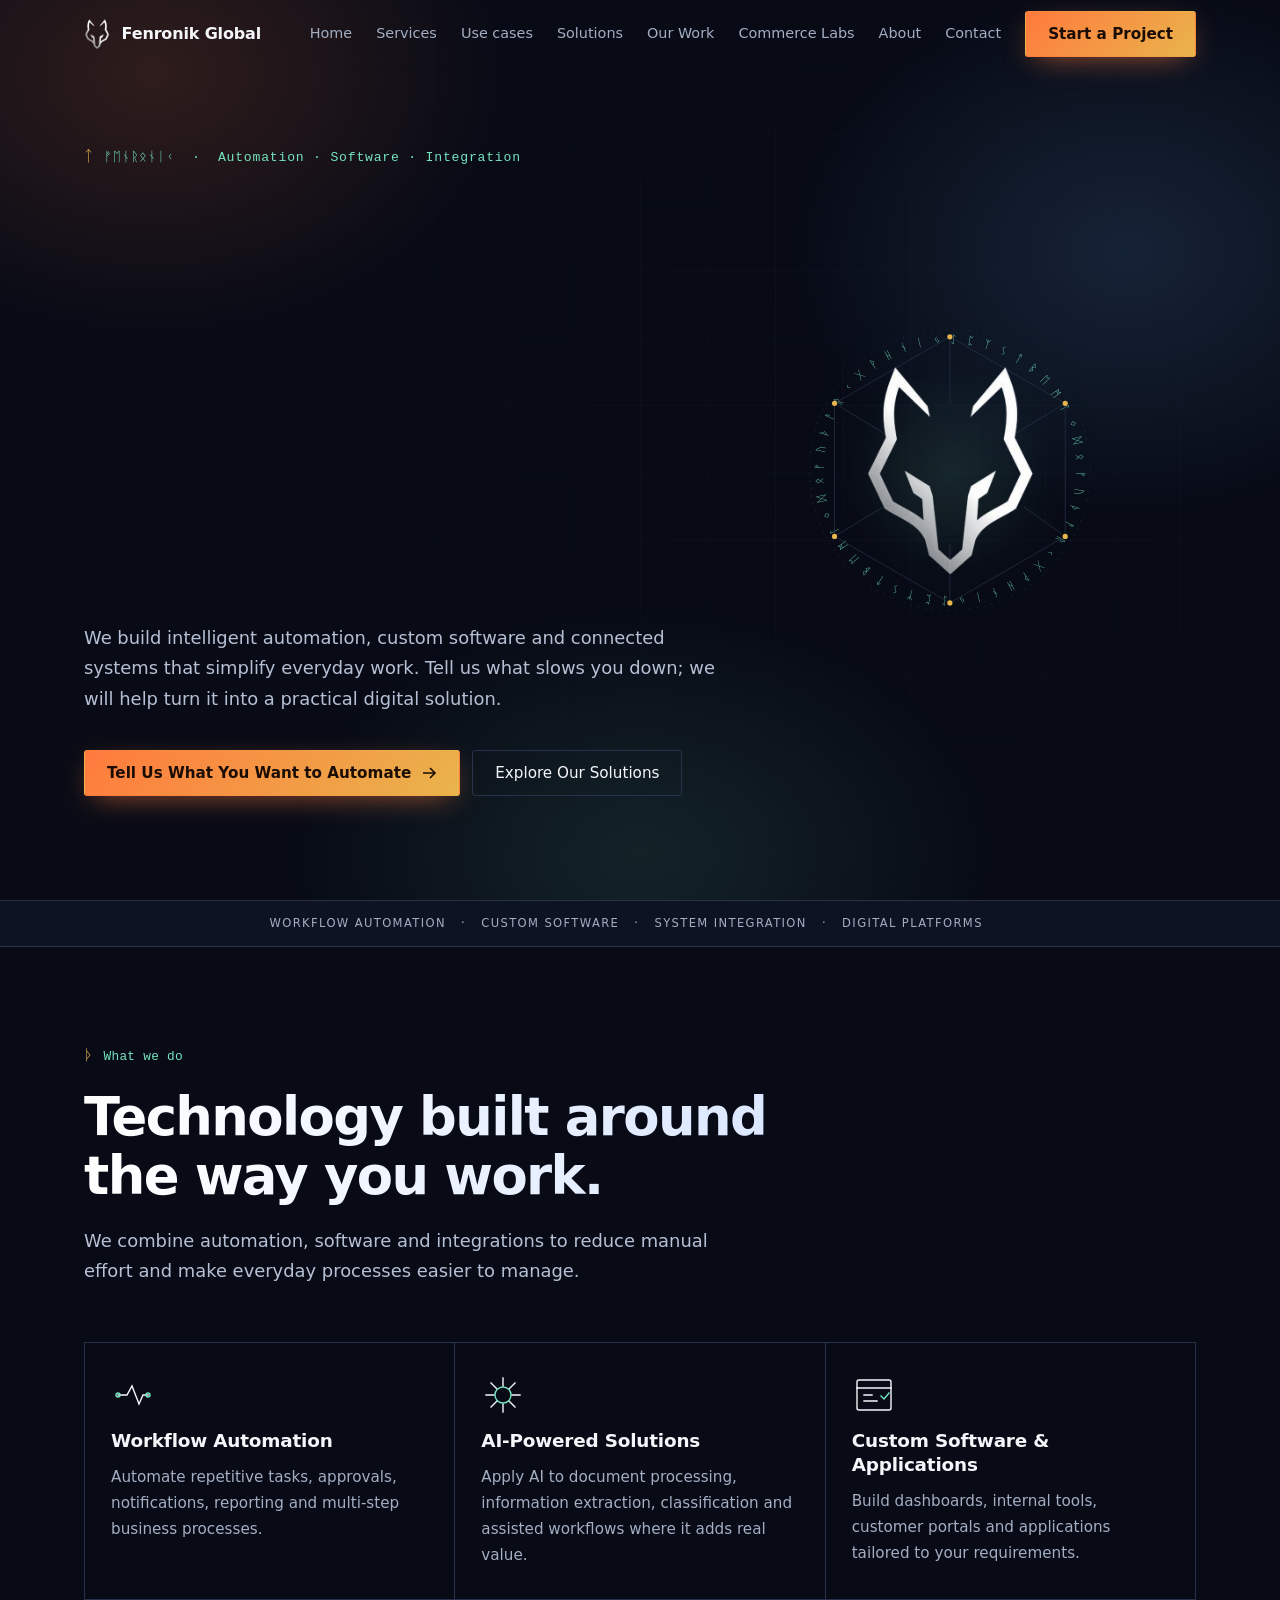
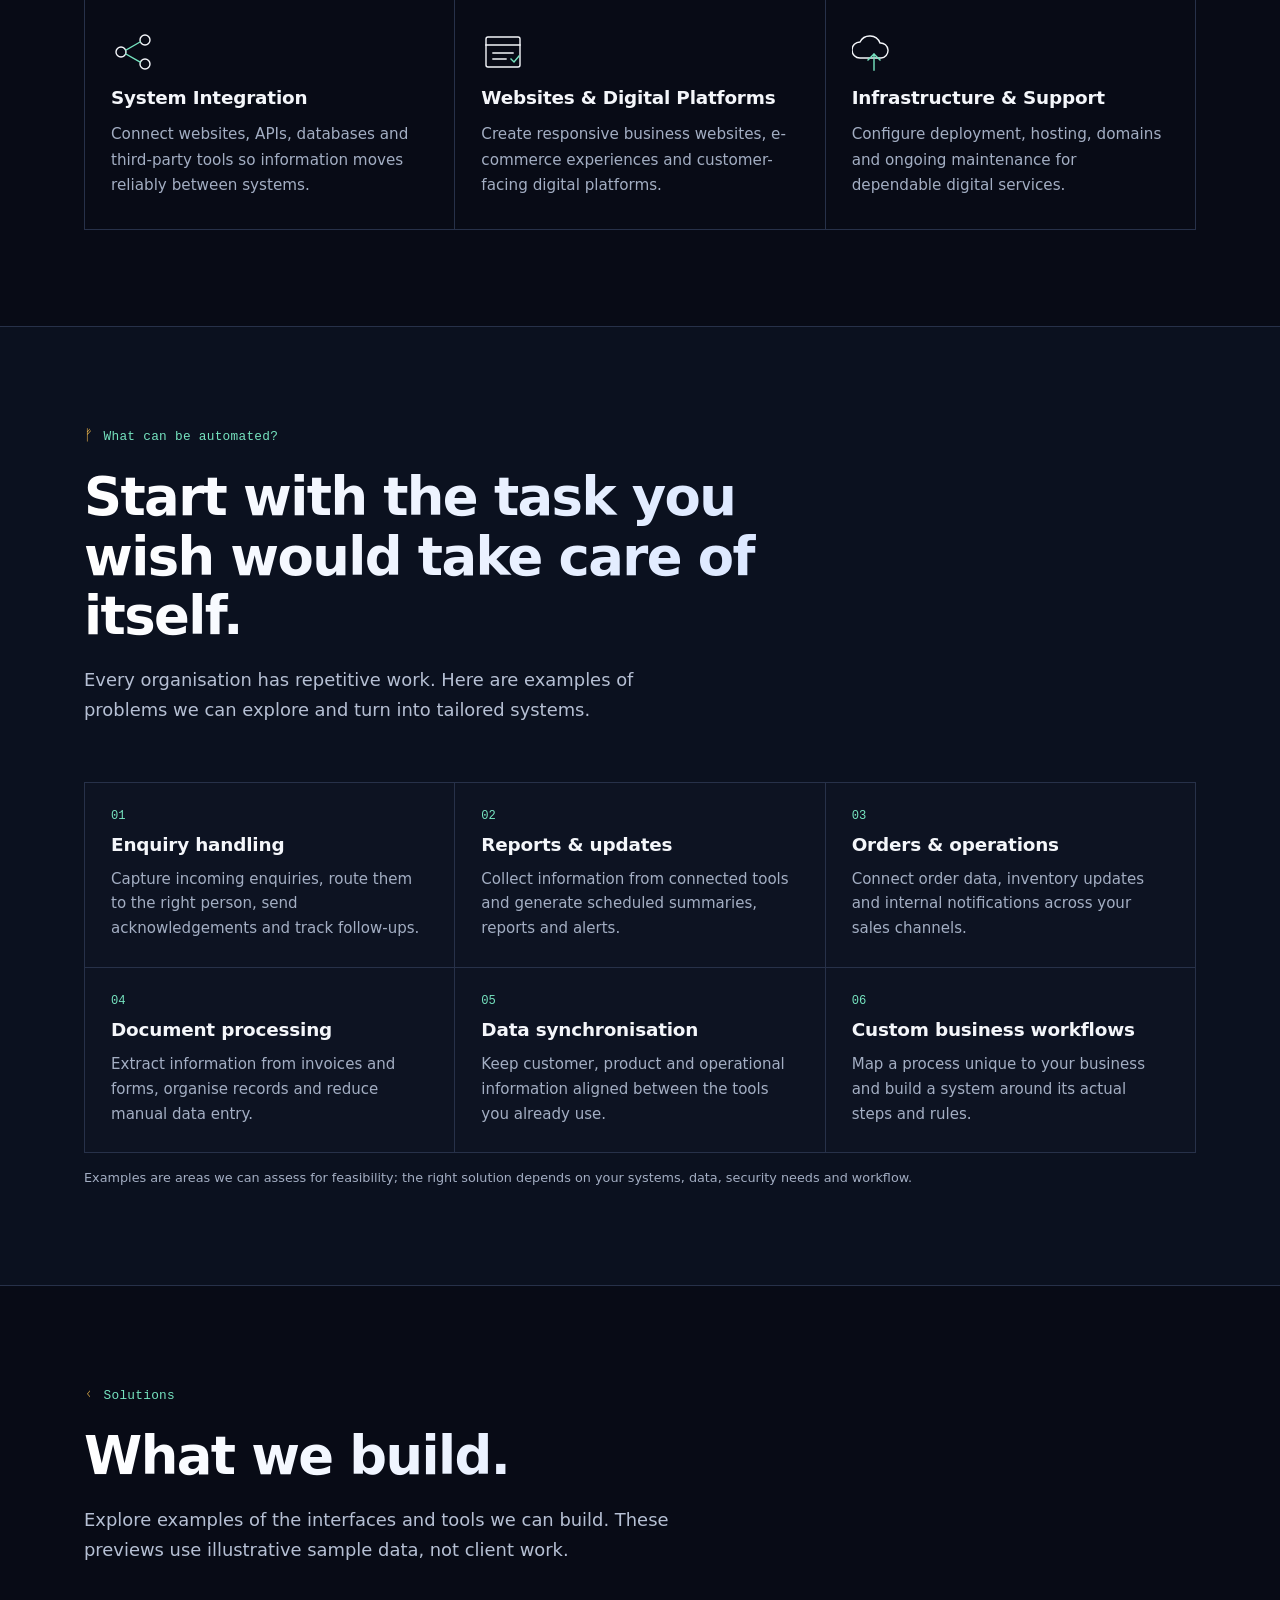
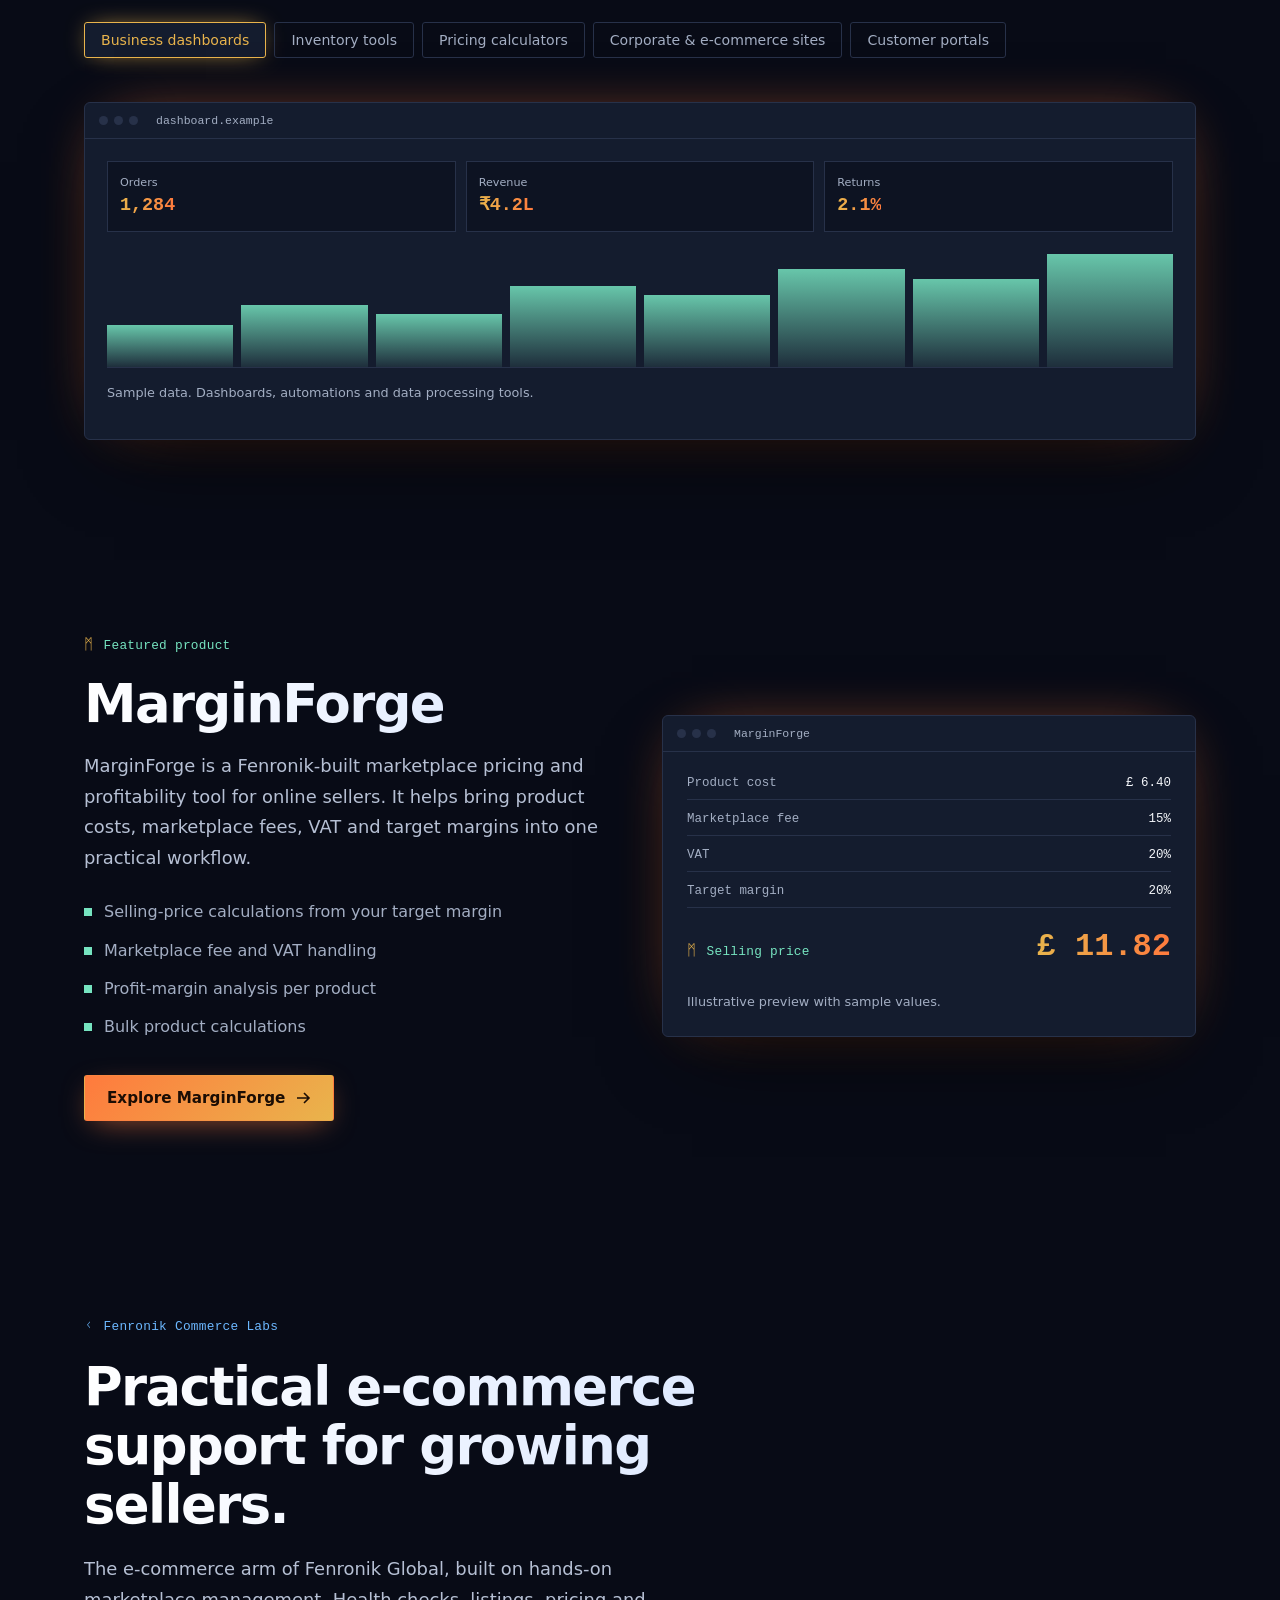
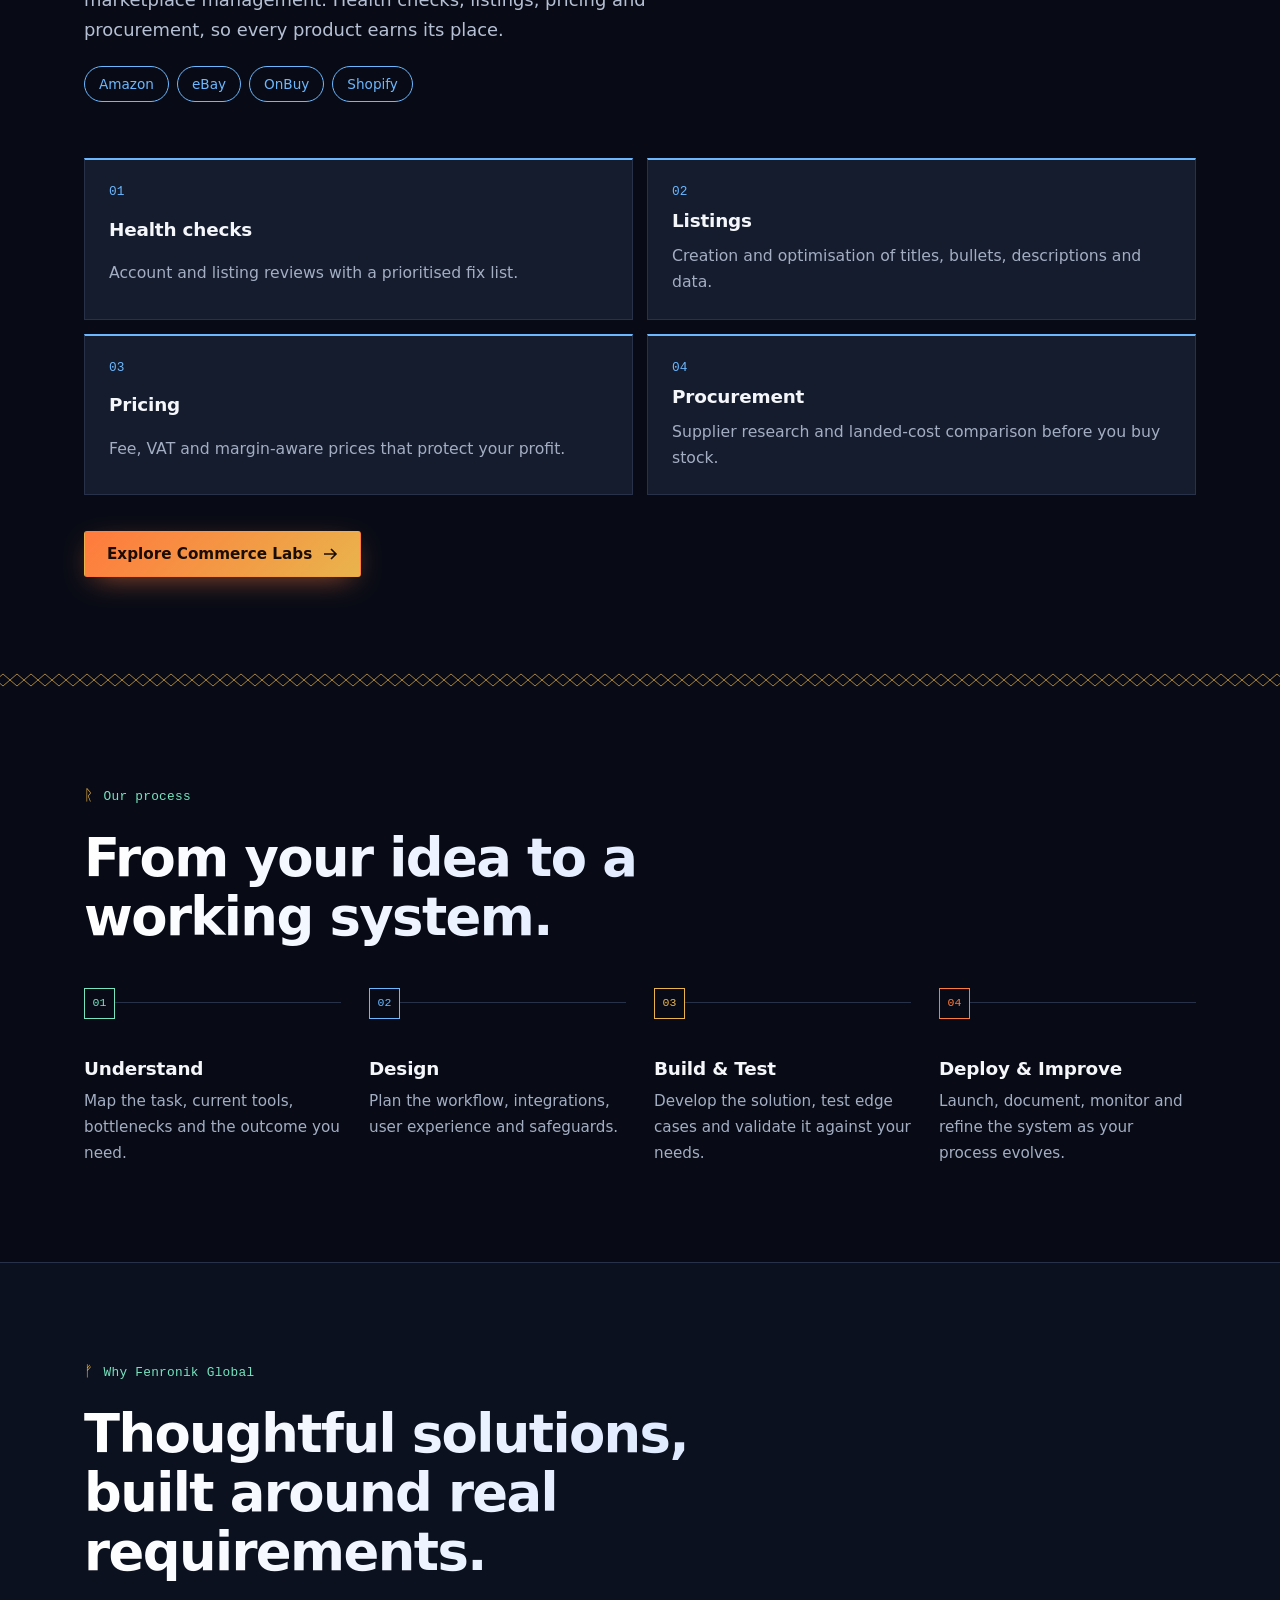
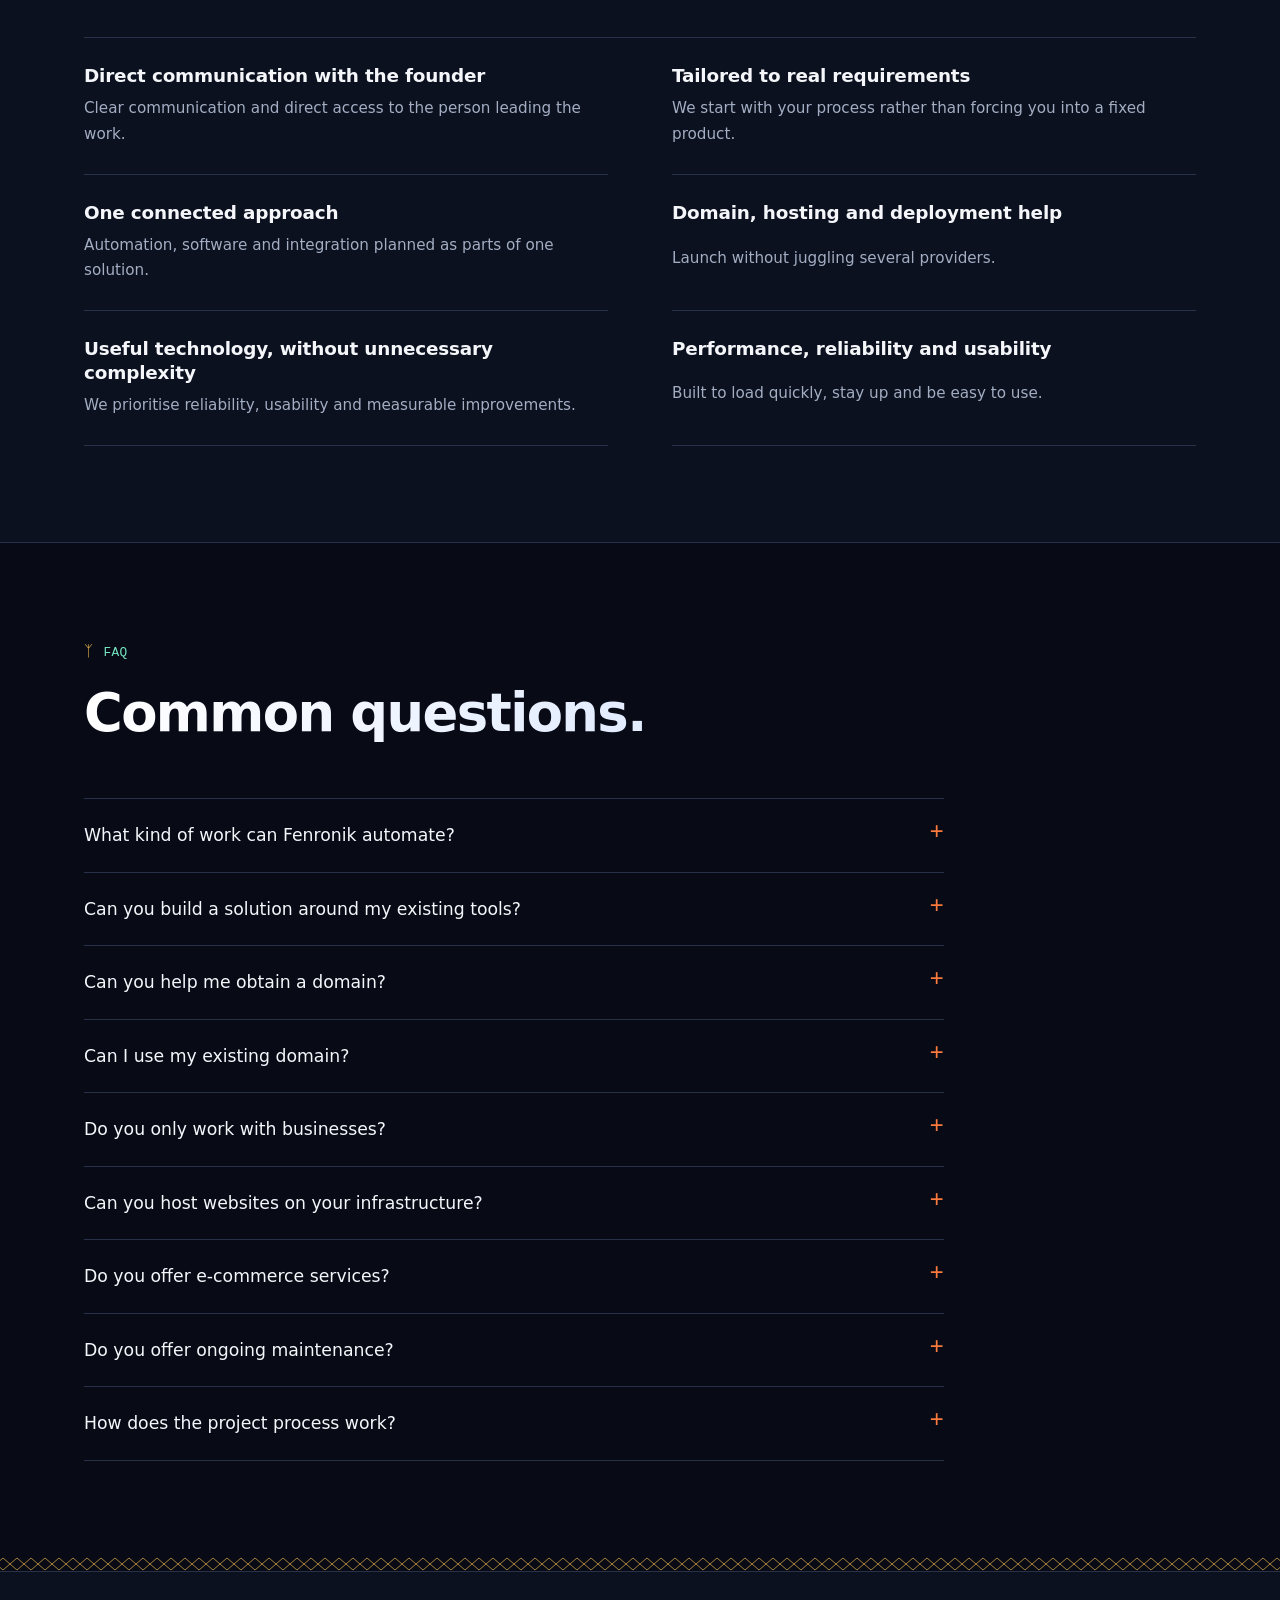
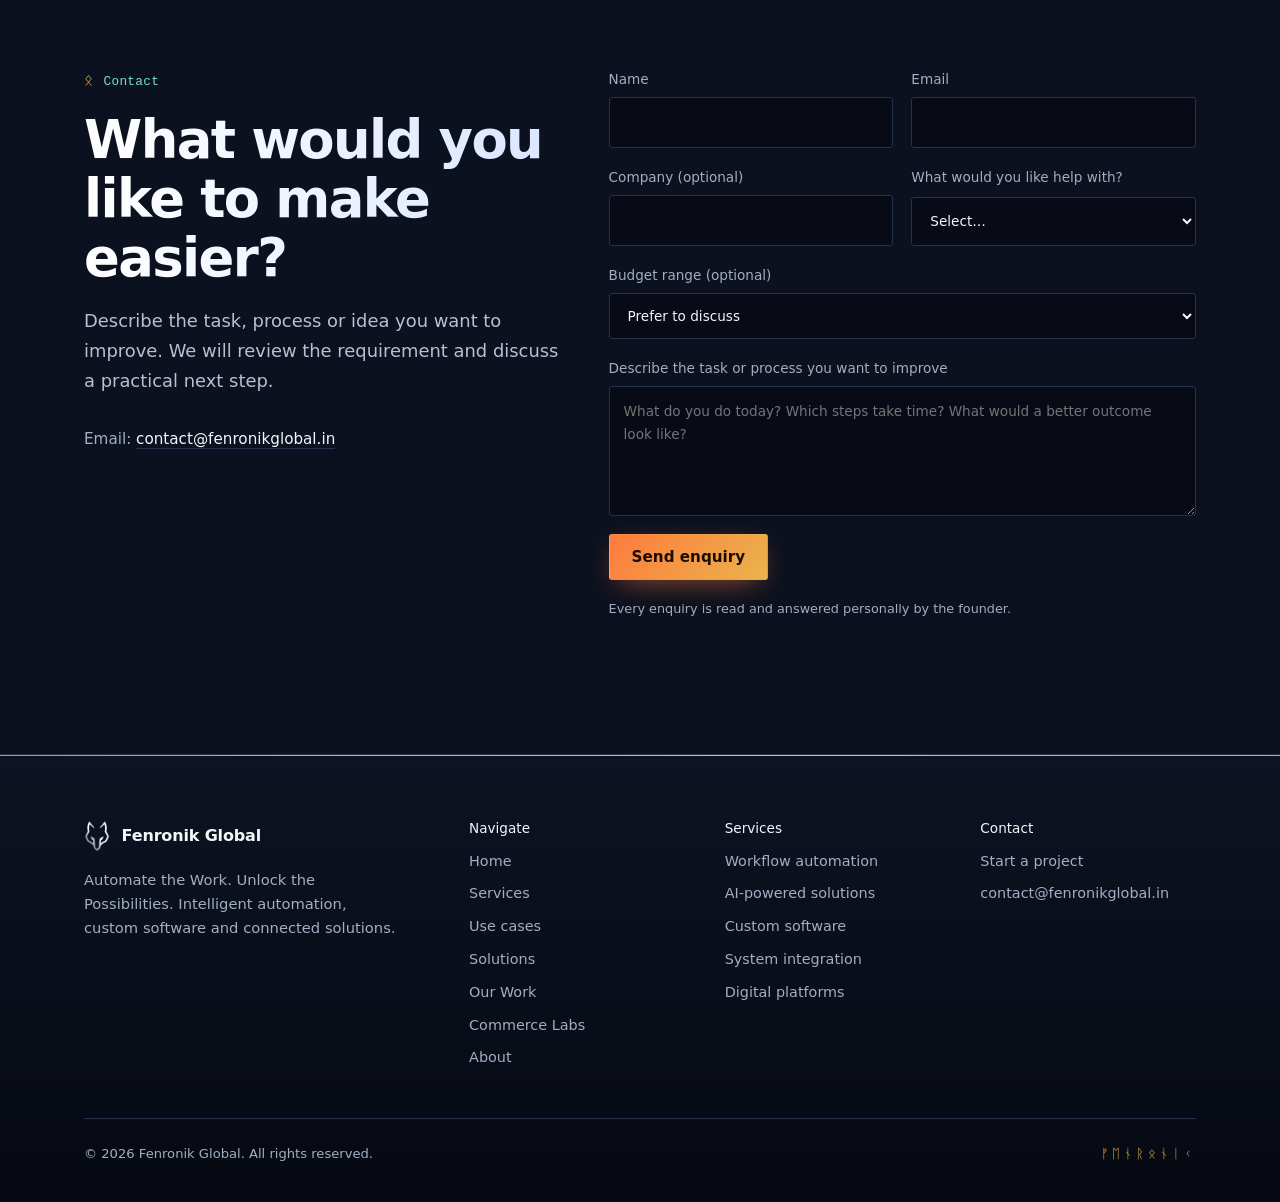
==== public/index.html @ e5256892 "Add files via upload" ====
<!DOCTYPE html>
<html lang="en">
<head>
<meta charset="utf-8">
<meta name="viewport" content="width=device-width,initial-scale=1">
<title>Fenronik Global | Intelligent Automation & Custom Software</title>
<meta name="description" content="Fenronik Global builds intelligent automation, custom software and connected digital systems that reduce repetitive work and help businesses operate more efficiently.">
<meta name="theme-color" content="#080B16">
<link rel="canonical" href="https://fenronikglobal.in/">
<link rel="icon" type="image/png" sizes="32x32" href="assets/favicon-32.png"><link rel="icon" type="image/png" sizes="192x192" href="assets/favicon-192.png">

<link rel="apple-touch-icon" href="assets/apple-touch-icon.png">
<meta property="og:type" content="website">
<meta property="og:title" content="Fenronik Global | Automate the Work. Unlock the Possibilities.">
<meta property="og:description" content="Intelligent automation, custom software and connected solutions built around the way you work.">
<meta property="og:url" content="https://fenronikglobal.in/">
<meta property="og:image" content="https://fenronikglobal.in/assets/og-image.png">
<meta name="twitter:card" content="summary_large_image">
<script type="application/ld+json">{"@context":"https://schema.org","@type":"Organization","name":"Fenronik Global","url":"https://fenronikglobal.in/","logo":"https://fenronikglobal.in/assets/wolf.png","email":"contact@fenronikglobal.in"}</script>
<link rel="stylesheet" href="css/base.css">
<link rel="stylesheet" href="css/home.css">
</head>
<body>
<a class="skip" href="#main">Skip to content</a>
<div id="prog" aria-hidden="true"></div>
<header id="hd"><div class="wrap nav">
<a class="brand" href="#home" aria-label="Fenronik Global home"><img src="assets/wolf-sm.png" width="26" height="32" alt="">Fenronik Global</a>
<nav class="links" aria-label="Primary"><a href="#home">Home</a><a href="#services">Services</a><a href="#use-cases">Use cases</a><a href="#solutions">Solutions</a><a href="#work">Our Work</a><a href="commerce/" data-commerce>Commerce Labs</a><a href="about/">About</a><a href="#contact">Contact</a><a class="btn p" href="#contact">Start a Project</a></nav>
<button class="burger" id="bg" aria-expanded="false" aria-controls="mn" aria-label="Open menu"><i></i><i></i></button>
</div></header>
<nav class="menu" id="mn" aria-label="Mobile"><a href="#home">Home</a><a href="#services">Services</a><a href="#use-cases">Use cases</a><a href="#solutions">Solutions</a><a href="#work">Our Work</a><a href="commerce/" data-commerce>Commerce Labs</a><a href="about/">About</a><a href="#contact">Contact</a><a class="btn p" href="#contact">Start a Project</a></nav>

<main id="main">
<section class="hero" id="home">
<svg class="grid" aria-hidden="true" preserveAspectRatio="xMidYMid slice" viewBox="0 0 1200 800"><defs><pattern id="g" width="60" height="60" patternUnits="userSpaceOnUse"><path d="M60 0H0V60" fill="none" stroke="#273149" stroke-width=".6" opacity=".55"/></pattern><radialGradient id="f" cx="70%" cy="45%" r="60%"><stop offset="0" stop-color="#fff"/><stop offset="1" stop-color="#000"/></radialGradient><mask id="m"><rect width="1200" height="800" fill="url(#f)"/></mask></defs><rect width="1200" height="800" fill="url(#g)" mask="url(#m)"/></svg>
<canvas id="emb" aria-hidden="true"></canvas>
<div class="wrap">
<div><div class="in mono">ᚠᛖᚾᚱᛟᚾᛁᚲ &nbsp;·&nbsp; Automation · Software · Integration</div>
<h1 class="in">Automate the Work. Unlock the Possibilities.</h1>
<p class="lead in">We build intelligent automation, custom software and connected systems that simplify everyday work. Tell us what slows you down; we will help turn it into a practical digital solution.</p>
<div class="cta in"><a class="btn p" href="#contact">Tell Us What You Want to Automate <svg viewBox="0 0 16 16" fill="none" stroke="currentColor" stroke-width="1.6"><path d="M2 8h12M9 3l5 5-5 5"/></svg></a><a class="btn" href="#work">Explore Our Solutions</a></div></div>
<div class="mark" aria-hidden="true">
<svg viewBox="0 0 400 400"><defs><path id="rp" d="M200 200m-172 0a172 172 0 1 1 344 0a172 172 0 1 1-344 0"/></defs><g class="ring2"><text fill="#76E4C0" font-size="15" opacity=".8" textLength="1070" lengthAdjust="spacing"><textPath href="#rp" textLength="1070" lengthAdjust="spacing">ᚠᚢᚦᚨᚱᚲᚷᚹᚺᚾᛁᛃᛇᛈᛉᛊᛏᛒᛖᛗᛚᛜᛞᛟᚠᚢᚦᚨᚱᚲᚷᚹᚺᚾᛁᛃᛇᛈᛉᛊᛏᛒᛖᛗᛚᛜᛞᛟ</textPath></text></g><g class="ring"><circle cx="200" cy="200" r="190" fill="none" stroke="#273149" stroke-dasharray="2 8"/><polygon points="200,20 356,110 356,290 200,380 44,290 44,110" fill="none" stroke="#273149"/></g>
<g stroke="#273149" fill="none"><path d="M200 20V110M356 110L290 150M356 290L300 250M200 380V300M44 290L110 250M44 110L110 150"/></g>
<g fill="#76E4C0"><circle class="node" cx="200" cy="20" r="3.5"/><circle class="node" cx="356" cy="110" r="3.5"/><circle class="node" cx="356" cy="290" r="3.5"/><circle class="node" cx="200" cy="380" r="3.5"/><circle class="node" cx="44" cy="290" r="3.5"/><circle class="node" cx="44" cy="110" r="3.5"/></g></svg>
<img src="assets/wolf.png" alt="" width="314" height="392"></div>
</div></section>

<div class="band" aria-label="Fenronik capabilities"><div class="track"><span>WORKFLOW AUTOMATION &nbsp; · &nbsp; CUSTOM SOFTWARE &nbsp; · &nbsp; SYSTEM INTEGRATION &nbsp; · &nbsp; DIGITAL PLATFORMS</span></div></div>
<section id="services"><div class="wrap">
<div class="head rv"><div class="mono">What we do</div><h2>Technology built around the way you work.</h2><p class="lead">We combine automation, software and integrations to reduce manual effort and make everyday processes easier to manage.</p></div>
<div class="svc rv">
<article><svg class="ic" viewBox="0 0 44 44"><path d="M7 22h9l5-9 7 18 4-9h5"/><circle class="a" cx="7" cy="22" r="2"/><circle class="a" cx="37" cy="22" r="2"/></svg><h3>Workflow Automation</h3><p>Automate repetitive tasks, approvals, notifications, reporting and multi-step business processes.</p></article>
<article><svg class="ic" viewBox="0 0 44 44"><path d="M22 5v8M22 31v8M5 22h8M31 22h8M10 10l6 6M28 28l6 6M34 10l-6 6M16 28l-6 6"/><circle class="a" cx="22" cy="22" r="8"/></svg><h3>AI-Powered Solutions</h3><p>Apply AI to document processing, information extraction, classification and assisted workflows where it adds real value.</p></article>
<article><svg class="ic" viewBox="0 0 44 44"><rect x="5" y="7" width="34" height="30" rx="2"/><path d="M5 15h34M12 22h8M12 28h13"/><path class="a" d="M29 23l3 3 5-6"/></svg><h3>Custom Software &amp; Applications</h3><p>Build dashboards, internal tools, customer portals and applications tailored to your requirements.</p></article>
<article><svg class="ic" viewBox="0 0 44 44"><circle cx="10" cy="22" r="5"/><circle cx="34" cy="10" r="5"/><circle cx="34" cy="34" r="5"/><path class="a" d="M15 20l14-8M15 24l14 8"/></svg><h3>System Integration</h3><p>Connect websites, APIs, databases and third-party tools so information moves reliably between systems.</p></article>
<article><svg class="ic" viewBox="0 0 44 44"><rect x="5" y="7" width="34" height="30" rx="2"/><path d="M5 15h34M12 23h20M12 29h13"/><path class="a" d="M30 29l3 3 5-6"/></svg><h3>Websites &amp; Digital Platforms</h3><p>Create responsive business websites, e-commerce experiences and customer-facing digital platforms.</p></article>
<article><svg class="ic" viewBox="0 0 44 44"><path d="M8 28a8 8 0 010-16 11 11 0 0120 1 7 7 0 011 15z"/><path class="a" d="M22 40V24M16 30l6-6 6 6"/></svg><h3>Infrastructure &amp; Support</h3><p>Configure deployment, hosting, domains and ongoing maintenance for dependable digital services.</p></article>
</div></div></section>

<section id="use-cases" class="alt"><div class="wrap">
<div class="head rv"><div class="mono">What can be automated?</div><h2>Start with the task you wish would take care of itself.</h2><p class="lead">Every organisation has repetitive work. Here are examples of problems we can explore and turn into tailored systems.</p></div>
<div class="use-grid rv">
<article><span>01</span><h3>Enquiry handling</h3><p>Capture incoming enquiries, route them to the right person, send acknowledgements and track follow-ups.</p></article>
<article><span>02</span><h3>Reports &amp; updates</h3><p>Collect information from connected tools and generate scheduled summaries, reports and alerts.</p></article>
<article><span>03</span><h3>Orders &amp; operations</h3><p>Connect order data, inventory updates and internal notifications across your sales channels.</p></article>
<article><span>04</span><h3>Document processing</h3><p>Extract information from invoices and forms, organise records and reduce manual data entry.</p></article>
<article><span>05</span><h3>Data synchronisation</h3><p>Keep customer, product and operational information aligned between the tools you already use.</p></article>
<article><span>06</span><h3>Custom business workflows</h3><p>Map a process unique to your business and build a system around its actual steps and rules.</p></article>
</div><p class="note rv">Examples are areas we can assess for feasibility; the right solution depends on your systems, data, security needs and workflow.</p>
</div></section>
<section id="solutions"><div class="wrap">
<div class="head rv"><div class="mono">Solutions</div><h2>What we build.</h2><p class="lead">Explore examples of the interfaces and tools we can build. These previews use illustrative sample data, not client work.</p></div>
<div class="sol rv">
<div class="tabs" role="tablist" aria-label="Solution types">
<button class="tab" role="tab" aria-selected="true" aria-controls="p0" id="t0">Business dashboards</button>
<button class="tab" role="tab" aria-selected="false" aria-controls="p1" id="t1" tabindex="-1">Inventory tools</button>
<button class="tab" role="tab" aria-selected="false" aria-controls="p2" id="t2" tabindex="-1">Pricing calculators</button>
<button class="tab" role="tab" aria-selected="false" aria-controls="p3" id="t3" tabindex="-1">Corporate &amp; e-commerce sites</button>
<button class="tab" role="tab" aria-selected="false" aria-controls="p4" id="t4" tabindex="-1">Customer portals</button></div>
<div class="win"><div class="bar"><i></i><i></i><i></i><span id="url">dashboard.example</span></div>
<div class="pane o" role="tabpanel" id="p0" aria-labelledby="t0"><div class="row"><div class="kpi"><small>Orders</small><b>1,284</b></div><div class="kpi"><small>Revenue</small><b>₹4.2L</b></div><div class="kpi"><small>Returns</small><b>2.1%</b></div></div><div class="chart" aria-hidden="true"><i style="height:35%"></i><i style="height:52%"></i><i style="height:44%"></i><i style="height:68%"></i><i style="height:60%"></i><i style="height:82%"></i><i style="height:74%"></i><i style="height:95%"></i></div><p class="note">Sample data. Dashboards, automations and data processing tools.</p></div>
<div class="pane" role="tabpanel" id="p1" aria-labelledby="t1" hidden><table><tr><th>SKU</th><th>Item</th><th>Status</th><th>Stock</th></tr><tr><td>A-1041</td><td>Sample item A</td><td class="tag">In stock</td><td>240</td></tr><tr><td>A-1042</td><td>Sample item B</td><td class="low">Low</td><td>12</td></tr><tr><td>B-2210</td><td>Sample item C</td><td class="tag">In stock</td><td>86</td></tr><tr><td>B-2211</td><td>Sample item D</td><td class="tag">In stock</td><td>410</td></tr></table><p class="note">Sample data. Inventory and internal management systems.</p></div>
<div class="pane" role="tabpanel" id="p2" aria-labelledby="t2" hidden><div class="calc" style="padding:0"><label>Cost price <b>₹ 420</b></label><label>Fees &amp; tax <b>18%</b></label><label>Target margin <b>25%</b></label><div class="res"><span class="mono">Selling price</span><strong>₹ 689</strong></div></div><p class="note">Sample figures. See MarginForge below for a real one.</p></div>
<div class="pane" role="tabpanel" id="p3" aria-labelledby="t3" hidden><div class="fake"><div class="h">hero · headline · call to action</div><div style="width:70%"></div><div style="width:50%"></div><div class="row" style="margin:8px 0 0"><div class="h" style="height:60px">product</div><div class="h" style="height:60px">product</div><div class="h" style="height:60px">product</div></div></div><p class="note">Wireframe. Fast, responsive, SEO-ready websites and stores.</p></div>
<div class="pane" role="tabpanel" id="p4" aria-labelledby="t4" hidden><table><tr><th>Request</th><th>Opened</th><th>Status</th></tr><tr><td>Invoice copy</td><td>Mon</td><td class="tag">Resolved</td></tr><tr><td>Delivery update</td><td>Tue</td><td class="low">In review</td></tr><tr><td>Account change</td><td>Wed</td><td class="tag">Resolved</td></tr></table><p class="note">Sample data. Secure customer portals and self-service tools.</p></div>
</div></div></div></section>

<section id="work"><div class="wrap prod">
<div class="rv"><div class="mono">Featured product</div><h2 style="margin-top:18px">MarginForge</h2>
<p class="lead" style="margin-top:18px">MarginForge is a Fenronik-built marketplace pricing and profitability tool for online sellers. It helps bring product costs, marketplace fees, VAT and target margins into one practical workflow.</p>
<ul class="caps"><li>Selling-price calculations from your target margin</li><li>Marketplace fee and VAT handling</li><li>Profit-margin analysis per product</li><li>Bulk product calculations</li></ul>
<a class="btn p" href="https://marginforge.fenronikglobal.in" target="_blank" rel="noopener">Explore MarginForge <svg viewBox="0 0 16 16" fill="none" stroke="currentColor" stroke-width="1.6"><path d="M2 8h12M9 3l5 5-5 5"/></svg></a></div>
<div class="win rv"><div class="bar"><i></i><i></i><i></i><span>MarginForge</span></div><div class="calc"><label>Product cost <b id="mc">£ 6.40</b></label><label>Marketplace fee <b id="mf">15%</b></label><label>VAT <b id="mv">20%</b></label><label>Target margin <b id="mm">20%</b></label><div class="res"><span class="mono">Selling price</span><strong id="mp">£ 11.82</strong></div><p class="note">Illustrative preview with sample values.</p></div></div>
</div></section>

<section id="commerce"><div class="wrap">
<div class="head rv"><div class="mono">Fenronik Commerce Labs</div><h2>Practical e-commerce support for growing sellers.</h2><p class="lead">The e-commerce arm of Fenronik Global, built on hands-on marketplace management. Health checks, listings, pricing and procurement, so every product earns its place.</p>
<div class="chips"><span>Amazon</span><span>eBay</span><span>OnBuy</span><span>Shopify</span></div></div>
<div class="cg rv"><article><b>01</b><h3>Health checks</h3><p>Account and listing reviews with a prioritised fix list.</p></article><article><b>02</b><h3>Listings</h3><p>Creation and optimisation of titles, bullets, descriptions and data.</p></article><article><b>03</b><h3>Pricing</h3><p>Fee, VAT and margin-aware prices that protect your profit.</p></article><article><b>04</b><h3>Procurement</h3><p>Supplier research and landed-cost comparison before you buy stock.</p></article></div>
<div class="rv" style="margin-top:36px"><a class="btn p" href="commerce/" data-commerce>Explore Commerce Labs <svg viewBox="0 0 16 16" fill="none" stroke="currentColor" stroke-width="1.6"><path d="M2 8h12M9 3l5 5-5 5"/></svg></a></div>
</div></section>



<div class="knot" aria-hidden="true"></div>
<section id="process"><div class="wrap">
<div class="head rv"><div class="mono">Our process</div><h2>From your idea to a working system.</h2></div>
<div class="steps rv">
<div class="step" data-n="01"><h3>Understand</h3><p>Map the task, current tools, bottlenecks and the outcome you need.</p></div>
<div class="step" data-n="02"><h3>Design</h3><p>Plan the workflow, integrations, user experience and safeguards.</p></div>
<div class="step" data-n="03"><h3>Build &amp; Test</h3><p>Develop the solution, test edge cases and validate it against your needs.</p></div>
<div class="step" data-n="04"><h3>Deploy &amp; Improve</h3><p>Launch, document, monitor and refine the system as your process evolves.</p></div>
</div></div></section>

<section class="alt"><div class="wrap">
<div class="head rv"><div class="mono">Why Fenronik Global</div><h2>Thoughtful solutions, built around real requirements.</h2></div>
<div class="whyg rv">
<div class="why"><h3>Direct communication with the founder</h3><p>Clear communication and direct access to the person leading the work.</p></div>
<div class="why"><h3>Tailored to real requirements</h3><p>We start with your process rather than forcing you into a fixed product.</p></div>
<div class="why"><h3>One connected approach</h3><p>Automation, software and integration planned as parts of one solution.</p></div>
<div class="why"><h3>Domain, hosting and deployment help</h3><p>Launch without juggling several providers.</p></div>
<div class="why"><h3>Useful technology, without unnecessary complexity</h3><p>We prioritise reliability, usability and measurable improvements.</p></div>
<div class="why"><h3>Performance, reliability and usability</h3><p>Built to load quickly, stay up and be easy to use.</p></div>
</div></div></section>



<section id="faq"><div class="wrap">
<div class="head rv"><div class="mono">FAQ</div><h2>Common questions.</h2></div>
<div class="rv" style="max-width:860px">
<details><summary>What kind of work can Fenronik automate?</summary><p>We can assess repetitive tasks such as enquiry handling, reporting, approvals, document processing, data synchronisation and operational workflows. Feasibility depends on the tools, access and rules involved.</p></details>
<details><summary>Can you build a solution around my existing tools?</summary><p>Often, yes. We assess available APIs, exports and integration options before recommending an approach. If a system cannot be connected safely or reliably, we will explain the limitation.</p></details>
<details><summary>Can you help me obtain a domain?</summary><p>Yes. We can help you search for, acquire and register a suitable domain and configure it correctly.</p></details>
<details><summary>Can I use my existing domain?</summary><p>Absolutely. We can connect an existing domain and manage its DNS settings for your new site or application.</p></details>
<details><summary>Do you only work with businesses?</summary><p>No. We can explore suitable automation and software requirements from individuals, founders and businesses. The scope and complexity determine the approach.</p></details>
<details><summary>Can you host websites on your infrastructure?</summary><p>Yes, we can host your project on infrastructure we manage, or deploy to an account you own. Tell us which you prefer.</p></details>
<details><summary>Do you offer e-commerce services?</summary><p>Yes, through Fenronik Commerce Labs: procurement and sourcing support, pricing and margin modelling, listing setup and marketplace operations for small businesses selling on Amazon, eBay, OnBuy and similar marketplaces.</p></details>
<details><summary>Do you offer ongoing maintenance?</summary><p>Yes: updates, troubleshooting, performance monitoring and continued improvements.</p></details>
<details><summary>How does the project process work?</summary><p>We understand your current process, design a practical workflow, build and test the solution, then deploy and improve it over time. See the process section above.</p></details>
</div></div></section>

<div class="knot" aria-hidden="true"></div>
<section id="contact" class="alt"><div class="wrap ct">
<div class="rv"><div class="mono">Contact</div><h2 style="margin-top:18px">What would you like to make easier?</h2>
<p class="lead" style="margin-top:18px">Describe the task, process or idea you want to improve. We will review the requirement and discuss a practical next step.</p>
<div class="cd"><span>Email: <a data-email href="#contact">contact@fenronikglobal.in</a></span><span id="wa" hidden>WhatsApp: <a id="wal" href="#contact"></a></span></div></div>
<form id="fm" class="rv" data-enquiry novalidate>
<div class="two"><label class="f">Name<input name="name" required autocomplete="name"></label><label class="f">Email<input name="email" type="email" required autocomplete="email"></label></div>
<div class="two"><label class="f">Company (optional)<input name="company" autocomplete="organization"></label>
<label class="f">What would you like help with?<select name="type" required><option value="">Select…</option><option>Workflow automation</option><option>AI-powered solution</option><option>System integration</option><option>Custom software or dashboard</option><option>Website or digital platform</option><option>Infrastructure or support</option><option>E-commerce services (Commerce Labs)</option><option>Not sure yet</option></select></label></div>
<label class="f">Budget range (optional)<select name="budget"><option value="">Prefer to discuss</option><option>Under ₹25,000</option><option>₹25,000 – ₹75,000</option><option>₹75,000 – ₹2,00,000</option><option>₹2,00,000+</option></select></label>
<label class="f">Describe the task or process you want to improve<textarea name="message" required placeholder="What do you do today? Which steps take time? What would a better outcome look like?"></textarea></label>
<input class="hp" name="website" tabindex="-1" autocomplete="off" aria-hidden="true">
<div><button class="btn p" type="submit">Send enquiry</button></div><p class="note" style="margin:0">Every enquiry is read and answered personally by the founder.</p><p class="st" role="status"></p></form>
</div></section>
</main>

<footer><div class="wrap"><div class="ft">
<div><a class="brand" href="#home"><img src="assets/wolf-sm.png" width="26" height="32" alt="">Fenronik Global</a><p>Automate the Work. Unlock the Possibilities. Intelligent automation, custom software and connected solutions.</p></div>
<div><h4>Navigate</h4><ul><li><a href="#home">Home</a></li><li><a href="#services">Services</a></li><li><a href="#use-cases">Use cases</a></li><li><a href="#solutions">Solutions</a></li><li><a href="#work">Our Work</a></li><li><a href="commerce/" data-commerce>Commerce Labs</a></li><li><a href="about/">About</a></li></ul></div>
<div><h4>Services</h4><ul><li><a href="#services">Workflow automation</a></li><li><a href="#services">AI-powered solutions</a></li><li><a href="#services">Custom software</a></li><li><a href="#services">System integration</a></li><li><a href="#services">Digital platforms</a></li></ul></div>
<div><h4>Contact</h4><ul><li><a href="#contact">Start a project</a></li><li><a data-email href="#contact">contact@fenronikglobal.in</a></li></ul></div>
</div><div class="bot"><span>© <span id="yr">2026</span> Fenronik Global. All rights reserved.</span><span class="rune" aria-hidden="true">ᚠᛖᚾᚱᛟᚾᛁᚲ</span></div></div></footer>

<a class="fab" id="fab" href="#contact">Start a Project</a>
<button class="top" id="top" type="button" aria-label="Back to top"><span aria-hidden="true">ᛏ</span></button>
<script src="js/config.js"></script>
<script src="js/common.js"></script>
<script src="js/home.js"></script>
</body>
</html>
---- public/css/base.css ----
/* BASE: shared by every page (tokens, nav, buttons, forms, FAQ, process, footer, modal) */

:root{--bg:#080B16;--bg2:#0D1322;--card:#141C2E;--tx:#F4F6FA;--tx2:#A3AEC3;--ac:#76E4C0;--bd:#273149;
--f:"Segoe UI",system-ui,-apple-system,"Helvetica Neue",Arial,sans-serif;--mono:ui-monospace,SFMono-Regular,Menlo,Consolas,monospace;
--pad:clamp(20px,5vw,64px);--sec:clamp(56px,7.5vw,104px)}
*{box-sizing:border-box;margin:0;padding:0}
html{scroll-behavior:smooth;scroll-padding-top:80px}
body{background:var(--bg);color:var(--tx);font:400 1rem/1.65 var(--f);-webkit-font-smoothing:antialiased;overflow-x:hidden}
img,svg{display:block;max-width:100%}
a{color:inherit;text-decoration:none}
:focus-visible{outline:2px solid var(--ac);outline-offset:3px;border-radius:2px}
html{overflow-x:clip}.skip{position:absolute;left:-999px;top:8px;background:var(--ac);color:#05110d;padding:8px 14px;z-index:99}.skip:focus{left:8px}
.wrap{max-width:1240px;margin:0 auto;padding:0 var(--pad)}
section{padding:var(--sec) 0;position:relative}
h1,h2,h3{font-weight:600;letter-spacing:-.03em;line-height:1.08}
h1{font-size:clamp(2.6rem,8.5vw,6.2rem);font-weight:700}
h2{font-size:clamp(1.9rem,4.6vw,3.3rem);max-width:18ch}
h3{font-size:1.15rem;letter-spacing:-.01em;line-height:1.3}
.lead{color:var(--tx2);font-size:clamp(1.05rem,1.4vw,1.25rem);max-width:56ch}
.mono{font-family:var(--mono);font-size:.8rem;color:var(--ac);letter-spacing:.02em}
.head{display:grid;gap:18px;margin-bottom:clamp(32px,4.5vw,56px)}
.btn{display:inline-flex;align-items:center;gap:10px;padding:13px 22px;border:1px solid var(--bd);font:500 .95rem var(--f);color:var(--tx);background:transparent;cursor:pointer;transition:transform .25s,background .25s,border-color .25s,color .25s;border-radius:3px}
.btn:hover{border-color:var(--tx2);transform:translateY(-2px)}
.btn.p{background:var(--ac);color:#04110C;border-color:var(--ac);font-weight:600}.btn.p:hover{background:#9af0d3;border-color:#9af0d3}
.btn svg{width:16px;height:16px;transition:transform .25s}.btn:hover svg{transform:translateX(4px)}
/* nav */
header{position:fixed;inset:0 0 auto;z-index:50;transition:background .3s,border-color .3s,backdrop-filter .3s;border-bottom:1px solid transparent}
header.s{background:rgba(8,11,22,.72);backdrop-filter:blur(14px) saturate(140%);-webkit-backdrop-filter:blur(14px) saturate(140%);border-color:var(--bd)}
.nav{display:flex;align-items:center;justify-content:space-between;height:68px}
.brand{display:flex;align-items:center;gap:12px;font-weight:600;letter-spacing:-.01em}
.brand img{height:32px;width:auto}
.links{display:none;gap:30px;align-items:center;font-size:.92rem;color:var(--tx2)}
.links a:hover{color:var(--tx)}
.burger{background:none;border:1px solid var(--bd);width:42px;height:42px;border-radius:3px;cursor:pointer;display:grid;place-content:center;gap:5px}
.burger i{display:block;width:18px;height:1.5px;background:var(--tx);transition:transform .3s,opacity .3s}
.burger[aria-expanded=true] i:first-child{transform:translateY(3.25px) rotate(45deg)}
.burger[aria-expanded=true] i:last-child{transform:translateY(-3.25px) rotate(-45deg)}
.menu{position:fixed;inset:68px 0 0;background:rgba(8,11,22,.97);padding:28px var(--pad);display:none;flex-direction:column;gap:4px;z-index:49}
.menu.o{display:flex}
.menu a{font-size:1.6rem;font-weight:600;letter-spacing:-.02em;padding:12px 0;border-bottom:1px solid var(--bd)}
.menu .btn{margin-top:24px;justify-content:center;font-size:1rem;border-bottom:1px solid var(--ac)}
@media(min-width:1100px){.links{display:flex}.burger,.menu{display:none!important}}

.cta{display:flex;flex-wrap:wrap;gap:12px}
.in{opacity:0;transform:translateY(18px);animation:up .9s cubic-bezier(.2,.7,.2,1) forwards}
.in:nth-child(2){animation-delay:.12s}.in:nth-child(3){animation-delay:.24s}.in:nth-child(4){animation-delay:.36s}
@keyframes up{to{opacity:1;transform:none}}
.alt{background:var(--bg2);border-block:1px solid var(--bd)}
.tabs{display:flex;flex-wrap:wrap;gap:8px;margin-bottom:24px}
.tab{background:none;border:1px solid var(--bd);color:var(--tx2);padding:9px 16px;border-radius:3px;font:500 .88rem var(--f);cursor:pointer;transition:.2s}
.tab:hover{color:var(--tx);border-color:var(--tx2)}
.tab[aria-selected=true]{background:var(--card);color:var(--ac);border-color:var(--ac)}
.win{background:var(--card);border:1px solid var(--bd);border-radius:6px;overflow:hidden;box-shadow:0 30px 80px -30px #000}
.bar{display:flex;gap:6px;padding:11px 14px;border-bottom:1px solid var(--bd);align-items:center}
.bar i{width:9px;height:9px;border-radius:50%;background:var(--bd)}
.bar span{margin-left:12px;font:.72rem var(--mono);color:var(--tx2)}
.tag{color:var(--ac)}.low{color:#f0b46a}
.note{font-size:.8rem;color:var(--tx2);margin-top:14px}
.calc{display:grid;gap:12px;padding:24px}
.calc label{display:flex;justify-content:space-between;font:.78rem var(--mono);color:var(--tx2);border-bottom:1px solid var(--bd);padding-bottom:9px}.calc label b{color:var(--tx);font-weight:500}
.res{display:flex;justify-content:space-between;align-items:baseline;padding-top:8px}.res strong{font:600 2rem var(--mono);color:var(--ac)}
.steps{display:grid;gap:0;counter-reset:s;position:relative}
.step{padding:0 0 38px 54px;position:relative;border-left:1px solid var(--bd);margin-left:14px}
.step:last-child{border-color:transparent}
.step::before{content:attr(data-n);position:absolute;left:-15px;top:0;width:29px;height:29px;background:var(--bg);border:1px solid var(--ac);color:var(--ac);font:.72rem/27px var(--mono);text-align:center}
.step h3{margin-bottom:8px}
@media(min-width:900px){.steps{grid-template-columns:repeat(4,1fr);gap:28px}.step{border-left:0;margin:0;padding:54px 0 0;border-top:1px solid var(--bd)}.step:last-child{border-color:var(--bd)}.step::before{left:0;top:-15px}}
.whyg{display:grid;gap:0;border-top:1px solid var(--bd)}
.why{display:grid;gap:8px;padding:26px 0;border-bottom:1px solid var(--bd)}
@media(min-width:800px){.whyg{grid-template-columns:1fr 1fr;column-gap:64px}}
details{border-bottom:1px solid var(--bd)}details:first-of-type{border-top:1px solid var(--bd)}
summary{list-style:none;cursor:pointer;padding:22px 0;font-weight:500;font-size:1.08rem;display:flex;justify-content:space-between;gap:20px}
summary::-webkit-details-marker{display:none}
summary::after{content:"+";color:var(--ac);font:300 1.5rem/1 var(--mono);transition:transform .3s}
details[open] summary::after{transform:rotate(45deg)}
details p{color:var(--tx2);padding:0 0 24px;max-width:70ch}
.ct{display:grid;gap:44px}
form{display:grid;gap:18px}
.two{display:grid;gap:18px}
label.f{display:grid;gap:7px;font-size:.85rem;color:var(--tx2)}
input,select,textarea{width:100%;background:var(--bg);border:1px solid var(--bd);color:var(--tx);padding:13px 14px;font:inherit;border-radius:3px;transition:border-color .2s}
textarea{min-height:130px;resize:vertical}
input:focus,select:focus,textarea:focus{outline:none;border-color:var(--ac)}
.hp{position:absolute;left:-9999px}
#st{font-size:.9rem;min-height:1.4em;color:var(--ac)}
@media(min-width:700px){.two{grid-template-columns:1fr 1fr}}@media(min-width:960px){.ct{grid-template-columns:.9fr 1.1fr}}
.cd{display:grid;gap:10px;margin-top:30px;color:var(--tx2);font-size:.95rem}.cd a{color:var(--tx);border-bottom:1px solid var(--bd)}.cd a:hover{border-color:var(--ac)}
footer{border-top:1px solid var(--bd);padding:64px 0 36px;background:var(--bg2)}
.ft{display:grid;gap:40px}
.ft h4{font:500 .85rem var(--f);color:var(--tx);margin-bottom:14px}.ft ul{list-style:none;display:grid;gap:9px;color:var(--tx2);font-size:.9rem}.ft a:hover{color:var(--ac)}
.ft p{color:var(--tx2);font-size:.92rem;max-width:34ch;margin-top:16px}
.bot{margin-top:48px;padding-top:24px;border-top:1px solid var(--bd);display:flex;flex-wrap:wrap;justify-content:space-between;gap:10px;color:var(--tx2);font-size:.82rem}
@media(min-width:800px){.ft{grid-template-columns:1.6fr 1fr 1fr 1fr}}
.rv{opacity:0;transform:translateY(22px);transition:opacity .8s,transform .8s cubic-bezier(.2,.7,.2,1)}.rv.v{opacity:1;transform:none}
@media(prefers-reduced-motion:reduce){html{scroll-behavior:auto}.ring,.ring2,.track,body::before,.flow,.btn.p::after,.cell{animation:none!important}.rv,.in{transform:none!important}}
:root{--em:#FF7A3D;--gold:#E9B44C;--ice:#6CB8FF}
.rune,.mono::before,.band{font-family:"Segoe UI Historic","Noto Sans Runic","Apple Symbols","Segoe UI Symbol",var(--f)}
body::before{content:"";position:fixed;inset:0;overflow:hidden;z-index:-1;pointer-events:none;background:radial-gradient(40vmax 30vmax at 12% 8%,rgba(255,122,61,.16),transparent 70%),radial-gradient(38vmax 30vmax at 88% 28%,rgba(108,184,255,.14),transparent 70%),radial-gradient(40vmax 28vmax at 50% 95%,rgba(118,228,192,.11),transparent 70%);animation:drift 28s ease-in-out infinite alternate}
@keyframes drift{to{transform:translate(-4%,5%) scale(1.12)}}
#prog{position:fixed;top:0;left:0;height:3px;width:100%;transform-origin:0 50%;transform:scaleX(0);background:linear-gradient(90deg,var(--em),var(--gold),var(--ac),var(--ice));z-index:60}
.alt{background:rgba(13,19,34,.82)}
.btn.p{background:linear-gradient(135deg,var(--em),var(--gold));border-color:transparent;color:#1b0d04;box-shadow:0 8px 30px -10px rgba(255,122,61,.7);position:relative;overflow:hidden}
.btn.p:hover{background:linear-gradient(135deg,#ff925e,#f3c866);border-color:transparent;box-shadow:0 12px 36px -8px rgba(255,122,61,.85)}
.btn.p::after{content:"";position:absolute;top:0;bottom:0;width:40%;left:-60%;background:linear-gradient(100deg,transparent,rgba(255,255,255,.55),transparent);transform:skewX(-20deg);animation:sweep 4.5s ease-in-out infinite}
@keyframes sweep{60%,100%{left:130%}}
.brand img{transition:filter .3s}.brand:hover img{filter:drop-shadow(0 0 10px rgba(255,122,61,.8))}
.band{overflow:hidden;border-block:1px solid var(--bd);background:linear-gradient(90deg,rgba(255,122,61,.1),rgba(233,180,76,.07),rgba(108,184,255,.1));padding:16px 0;white-space:nowrap;color:var(--gold);letter-spacing:.2em;font-size:.95rem}
.track{display:inline-flex;animation:mq 38s linear infinite}.track span{padding-right:2.4em}
@keyframes mq{to{transform:translateX(-50%)}}
.knot{height:14px;opacity:.7;background:url("data:image/svg+xml,%3Csvg xmlns='http://www.w3.org/2000/svg' width='28' height='14' viewBox='0 0 28 14'%3E%3Cpath d='M0 7l7-6 7 6-7 6zM14 7l7-6 7 6-7 6z' fill='none' stroke='%23E9B44C'/%3E%3C/svg%3E") repeat-x center}
.mono::before{content:"ᚠ";margin-right:.7em;color:var(--gold);font-size:1.15em}
h2{background:linear-gradient(90deg,#fff,#d9e6ff);-webkit-background-clip:text;background-clip:text;color:transparent}
.tab[aria-selected=true]{color:var(--gold);border-color:var(--gold);box-shadow:0 0 24px -8px var(--gold)}
.win{box-shadow:0 30px 80px -30px #000,0 0 60px -30px var(--em)}
.res strong,.kpi b{background:linear-gradient(90deg,var(--gold),var(--em));-webkit-background-clip:text;background-clip:text;color:transparent}
.step:nth-child(1)::before{border-color:var(--ac);color:var(--ac)}.step:nth-child(2)::before{border-color:var(--ice);color:var(--ice)}.step:nth-child(3)::before{border-color:var(--gold);color:var(--gold)}.step:nth-child(4)::before{border-color:var(--em);color:var(--em)}
.why{transition:padding .3s,border-color .3s}.why:hover{padding-left:14px;border-bottom-color:var(--em)}.why:hover h3{color:var(--gold)}
summary:hover{color:var(--gold)}summary::after{color:var(--em)}
input:focus,select:focus,textarea:focus{border-color:var(--gold);box-shadow:0 0 0 3px rgba(233,180,76,.15)}
footer{background:linear-gradient(var(--bg2),#060912);border-image:linear-gradient(90deg,var(--em),var(--gold),var(--ac),var(--ice)) 1}
.bot .rune{color:var(--gold);letter-spacing:.3em}
.links{gap:24px;font-size:.9rem}
.lead{line-height:1.7;color:#b6c0d4}.svc p,.why p,.step p{font-size:1rem;line-height:1.7}h2{max-width:20ch;line-height:1.12}.head{gap:20px}
.chips{display:flex;flex-wrap:wrap;gap:8px}.chips span{border:1px solid var(--ice);color:var(--ice);padding:6px 14px;font-size:.85rem;border-radius:99px;transition:.25s}.chips span:hover{background:var(--ice);color:#04101f}
.cg{display:grid;gap:14px}@media(min-width:640px){.cg{grid-template-columns:1fr 1fr}}
.cg article{border:1px solid var(--bd);border-top:2px solid var(--ice);padding:24px;background:var(--card);display:grid;gap:10px;transition:transform .3s,border-color .3s,box-shadow .3s}
.cg article:hover{transform:translateY(-5px);border-color:var(--ice);box-shadow:0 18px 40px -20px var(--ice)}
.cg article b{font:500 .8rem var(--mono);color:var(--ice)}.cg p{color:var(--tx2);font-size:.98rem}
.rg{display:flex;justify-content:space-between;font:.78rem var(--mono);color:var(--tx2)}.rg b{color:var(--tx);font-weight:500}
input[type=range]{padding:0;border:0;background:none;accent-color:var(--ice);height:22px;margin-bottom:6px;cursor:pointer}
.fab,.top{position:fixed;z-index:45;bottom:max(16px,env(safe-area-inset-bottom));transition:transform .4s cubic-bezier(.2,.7,.2,1),opacity .3s}
.fab{left:16px;right:80px;display:flex;justify-content:center;align-items:center;height:48px;border-radius:3px;font-weight:600;color:#1b0d04;background:linear-gradient(135deg,var(--em),var(--gold));box-shadow:0 10px 30px -8px rgba(255,122,61,.8);transform:translateY(160%)}
.fab.s{transform:none}
.top{right:16px;width:48px;height:48px;border:1px solid var(--gold);background:rgba(8,11,22,.85);color:var(--gold);font:1.3rem "Segoe UI Historic","Noto Sans Runic","Apple Symbols","Segoe UI Symbol",sans-serif;cursor:pointer;border-radius:3px;opacity:0;pointer-events:none;backdrop-filter:blur(8px)}
.top.s{opacity:1;pointer-events:auto}.top:hover{background:var(--gold);color:#1b0d04}
@media(min-width:1100px){.fab{display:none}.top{right:24px;bottom:24px}}
@media(max-width:1099px){footer{padding-bottom:96px}}
.st{font-size:.9rem;min-height:1.4em;color:var(--ac)}
.modal{position:fixed;inset:0;z-index:100;display:grid;place-items:center;background:rgba(4,6,12,.8);backdrop-filter:blur(6px);-webkit-backdrop-filter:blur(6px);padding:20px;opacity:0;pointer-events:none;transition:opacity .25s}
.modal.o{opacity:1;pointer-events:auto}
.mbox{max-width:440px;width:100%;background:var(--card);border:1px solid var(--bd);border-top:3px solid var(--ac);padding:34px 28px;text-align:center;transform:translateY(14px) scale(.97);transition:transform .35s cubic-bezier(.2,.7,.2,1);box-shadow:0 40px 90px -30px #000}
.modal.o .mbox{transform:none}.mbox.err{border-top-color:var(--em)}.mbox.info{border-top-color:var(--gold)}
.mic{width:68px;height:68px;border-radius:50%;margin:0 auto 18px;display:grid;place-items:center;border:1px solid currentColor;color:var(--ac)}
.mbox.err .mic{color:var(--em)}.mbox.info .mic{color:var(--gold)}
.mic svg{width:32px;height:32px;fill:none;stroke:currentColor;stroke-width:2.4;stroke-linecap:round;stroke-linejoin:round;stroke-dasharray:40;stroke-dashoffset:40}
.modal.o .mic svg{animation:tick .6s .2s ease forwards}@keyframes tick{to{stroke-dashoffset:0}}
.mbox h3{font-size:1.4rem;margin-bottom:10px}.mbox p{color:var(--tx2);margin-bottom:22px;font-size:.98rem}.mbox a{color:var(--gold);border-bottom:1px solid var(--bd)}
---- public/css/home.css ----
/* HOME PAGE ONLY (hero, services, solutions, MarginForge, founder, game) */
/* hero */
.hero{min-height:100svh;display:flex;align-items:center;padding:120px 0 80px;overflow:hidden}
.hero .grid{position:absolute;inset:0;width:100%;height:100%;opacity:.9}
.hero .wrap{position:relative;display:grid;gap:48px;align-items:center}
.hero p{margin:26px 0 36px}
.mark{position:relative;justify-self:center;width:min(70vw,380px);aspect-ratio:1}
.mark img{position:absolute;inset:12% 18%;width:64%;height:76%;object-fit:contain;filter:drop-shadow(0 0 40px rgba(118,228,192,.12))}
.mark svg{position:absolute;inset:0;width:100%;height:100%}
.ring{transform-origin:50% 50%;animation:spin 90s linear infinite}
.node{animation:pulse 3.6s ease-in-out infinite}
.node:nth-of-type(2n){animation-delay:1.2s}.node:nth-of-type(3n){animation-delay:2.4s}
@keyframes spin{to{transform:rotate(360deg)}}@keyframes pulse{50%{opacity:.25}}
@media(min-width:900px){.hero .wrap{grid-template-columns:1.25fr .75fr}.mark{width:100%;max-width:440px}}
/* services */
.svc{display:grid;gap:1px;background:var(--bd);border:1px solid var(--bd)}
.svc article{background:var(--bg);padding:32px 28px;display:grid;gap:14px;align-content:start;transition:background .3s;position:relative}
.svc article::after{content:"";position:absolute;left:0;top:0;height:2px;width:0;background:var(--ac);transition:width .4s}
.svc article:hover{background:var(--card)}.svc article:hover::after{width:100%}
.svc p,.why p,.step p{color:var(--tx2);font-size:.95rem}
.ic{width:44px;height:44px;stroke:var(--tx);fill:none;stroke-width:1.4;stroke-linecap:square;stroke-linejoin:miter}
.ic .a{stroke:var(--ac)}
@media(min-width:640px){.svc{grid-template-columns:repeat(2,1fr)}}@media(min-width:1000px){.svc{grid-template-columns:repeat(3,1fr)}}
/* solutions */
.sol{display:grid;gap:20px}
.pane{display:none;padding:22px;min-height:300px}.pane.o{display:block;animation:up .5s forwards}
.row{display:grid;gap:10px;grid-template-columns:repeat(3,1fr);margin-bottom:16px}
.kpi{border:1px solid var(--bd);padding:12px;background:var(--bg2)}.kpi small{display:block;color:var(--tx2);font-size:.7rem}.kpi b{font:600 1.15rem var(--mono)}
.chart{display:flex;align-items:flex-end;gap:8px;height:120px;border-bottom:1px solid var(--bd);padding-bottom:0}
.chart i{flex:1;background:linear-gradient(var(--ac),rgba(118,228,192,.15));opacity:.85;min-height:6px}
table{width:100%;border-collapse:collapse;font:.78rem var(--mono);margin-top:14px}
td,th{text-align:left;padding:8px 6px;border-bottom:1px solid var(--bd);color:var(--tx2);font-weight:400}th{color:var(--tx)}td:last-child,th:last-child{text-align:right}
.fake{display:grid;gap:10px}.fake div{height:12px;background:var(--bd);border-radius:2px}
.fake .h{height:70px;background:var(--bg2);border:1px solid var(--bd);display:grid;place-content:center;color:var(--tx2);font:.8rem var(--mono)}
.pill{display:flex;flex-wrap:wrap;gap:8px;margin-top:28px}.pill span{border:1px solid var(--bd);padding:6px 12px;font-size:.82rem;color:var(--tx2);border-radius:3px}
/* product */
.prod{display:grid;gap:44px;align-items:center}
.caps{list-style:none;display:grid;gap:12px;margin:26px 0 34px}
.caps li{display:flex;gap:12px;color:var(--tx2)}.caps li::before{content:"";flex:none;width:8px;height:8px;margin-top:9px;background:var(--ac)}
@media(min-width:900px){.prod{grid-template-columns:1fr 1fr}.sol{grid-template-columns:1fr}}
/* founder */
.fnd{display:grid;gap:44px;align-items:center}
.fnd p{color:var(--tx2);margin-top:18px;max-width:58ch}.fnd .role{color:var(--ac);margin-top:26px;font:.85rem var(--mono)}
.fnd{position:relative}.fnd>div{max-width:760px}.sig{margin-top:30px;padding-left:18px;border-left:2px solid var(--gold)}.sig strong{display:block;font-size:1.5rem;letter-spacing:-.02em}.sig span{color:var(--gold);font:.85rem var(--mono)}
@media(min-width:900px){.fnd::after{content:"";position:absolute;right:var(--pad);top:50%;width:300px;height:380px;transform:translateY(-50%);background:url(../assets/wolf.png) center/contain no-repeat;opacity:.08;pointer-events:none}}
/* process */
/* why */
/* faq */
/* contact */
/* footer */

h1.in{background:linear-gradient(100deg,#fff 0%,#cfe6ff 30%,#76E4C0 52%,#E9B44C 74%,#fff 100%);background-size:260% 100%;-webkit-background-clip:text;background-clip:text;color:transparent;animation:up .9s cubic-bezier(.2,.7,.2,1) forwards,shine 9s ease-in-out 1s infinite alternate}
@keyframes shine{to{background-position:100% 0}}
.hero .mono{color:var(--gold);font-size:.95rem;letter-spacing:.12em}
#emb{position:absolute;inset:0;width:100%;height:100%;pointer-events:none}
.hero::after{content:"";position:absolute;inset:0;pointer-events:none;background:radial-gradient(520px circle at var(--mx,72%) var(--my,40%),rgba(255,122,61,.11),transparent 60%)}
.mark::before{content:"";position:absolute;inset:14%;border-radius:50%;background:radial-gradient(circle,rgba(255,122,61,.32),rgba(233,180,76,.08) 55%,transparent 70%);animation:glow 4.5s ease-in-out infinite}
@keyframes glow{50%{transform:scale(1.18);opacity:.55}}
.ring2{transform-origin:50% 50%;animation:spin 70s linear infinite reverse}
.mark .node{fill:var(--gold)}
#services .mono::before{content:"ᚦ"}#solutions .mono::before{content:"ᚲ"}#work .mono::before{content:"ᛗ"}#about .mono::before{content:"ᚨ"}#process .mono::before{content:"ᚱ"}#faq .mono::before{content:"ᛉ"}#contact .mono::before{content:"ᛟ"}.hero .mono::before{content:"ᛏ"}
.svc article:nth-child(6n+1){--c:var(--ac)}.svc article:nth-child(6n+2){--c:var(--em)}.svc article:nth-child(6n+3){--c:var(--ice)}.svc article:nth-child(6n+4){--c:var(--gold)}.svc article:nth-child(6n+5){--c:#c28bff}.svc article:nth-child(6n){--c:#ff6f91}
.svc article::after{background:var(--c)}
.ic .a{stroke:var(--c,var(--ac))}.svc article:hover .ic{stroke:var(--c);transform:translateY(-3px) scale(1.06)}.ic{transition:transform .35s,stroke .3s}
.svc article h3{transition:color .3s}.svc article:hover h3{color:var(--c)}
.svc article::before{content:"";position:absolute;inset:0;pointer-events:none;opacity:0;transition:opacity .3s;background:radial-gradient(260px circle at var(--mx,50%) var(--my,50%),color-mix(in srgb,var(--c) 24%,transparent),transparent 70%)}
.svc article:hover::before{opacity:1}
.svc.v article{animation:rise .8s cubic-bezier(.2,.7,.2,1) both}
.svc.v article:nth-child(2){animation-delay:.08s}.svc.v article:nth-child(3){animation-delay:.16s}.svc.v article:nth-child(4){animation-delay:.24s}.svc.v article:nth-child(5){animation-delay:.32s}.svc.v article:nth-child(6){animation-delay:.4s}
@keyframes rise{from{opacity:0;transform:translateY(26px)}}
.pane.o .chart i{transform-origin:bottom;animation:grow 1s cubic-bezier(.2,.7,.2,1) both}
.pane.o .chart i:nth-child(2){animation-delay:.07s}.pane.o .chart i:nth-child(3){animation-delay:.14s}.pane.o .chart i:nth-child(4){animation-delay:.21s}.pane.o .chart i:nth-child(5){animation-delay:.28s}.pane.o .chart i:nth-child(6){animation-delay:.35s}.pane.o .chart i:nth-child(7){animation-delay:.42s}.pane.o .chart i:nth-child(8){animation-delay:.49s}
@keyframes grow{from{transform:scaleY(0)}}
.chart i:nth-child(even){background:linear-gradient(var(--gold),rgba(233,180,76,.15))}
.caps li::before{background:var(--em);clip-path:polygon(50% 0,100% 50%,50% 100%,0 50%)}
.fnd .role{color:var(--gold)}
@media(prefers-reduced-motion:reduce){.svc.v article{animation:none}.ph{animation:none}}

.rot{font:500 1.05rem var(--mono);color:var(--tx2);margin:-10px 0 30px}.rot b{color:var(--ac);font-weight:500;transition:opacity .3s;display:inline-block}.rot b::after{content:"_";animation:bl 1s steps(1) infinite}@keyframes bl{50%{opacity:0}}
#commerce .mono{color:var(--ice)}#commerce .mono::before{content:"ᚲ";color:var(--ice)}#play .mono::before{content:"ᚷ"}
.cl{display:grid;gap:28px;align-items:start}@media(min-width:1000px){.cl{grid-template-columns:1.1fr .9fr}}
.gbar{display:flex;flex-wrap:wrap;gap:12px 28px;align-items:center;margin-bottom:20px;font:.9rem var(--mono);color:var(--tx2)}.gbar b{color:var(--gold);font-size:1.3rem;margin-left:6px}.gbar .btn{margin-left:auto}.gbar .btn:disabled{opacity:.5;cursor:default}
.gd{display:grid;grid-template-columns:repeat(4,1fr);gap:10px;max-width:560px}
.cell{aspect-ratio:1;background:var(--card);border:1px solid var(--bd);color:#3a4766;font:2.1rem "Segoe UI Historic","Noto Sans Runic","Apple Symbols","Segoe UI Symbol",sans-serif;cursor:pointer;border-radius:4px;transition:transform .12s,background .12s,color .12s,border-color .12s,box-shadow .12s;-webkit-tap-highlight-color:transparent}
.cell.on{color:#1b0d04;background:linear-gradient(135deg,var(--em),var(--gold));border-color:var(--gold);box-shadow:0 0 28px rgba(255,122,61,.7);transform:scale(1.06)}
.cell.on.gold{background:linear-gradient(135deg,#fff3c4,var(--gold));box-shadow:0 0 34px rgba(233,180,76,.95)}
.cell.hit{background:var(--ac);color:#04110C;border-color:var(--ac);transform:scale(.92)}


/* Unified automation-first homepage */
.hero h1{max-width:12ch;background:none;color:var(--tx);animation:fenronik-enter .55s cubic-bezier(.2,.7,.2,1) forwards}
.hero .mono{color:var(--ac);font-size:.82rem;letter-spacing:.06em}
.hero::after{display:none}
#emb{display:none}
.mark::before{background:radial-gradient(circle,rgba(118,205,178,.13),rgba(118,205,178,.025) 55%,transparent 70%);animation:none}
.ring{animation:spin 120s linear infinite}.ring2{animation:spin 120s linear infinite reverse}
.node{animation:pulse 6s ease-in-out infinite}.node:nth-of-type(2n),.node:nth-of-type(3n){animation-delay:1.5s}
@keyframes pulse{50%{opacity:.55}}
.band{overflow:hidden;border-block:1px solid var(--bd);background:var(--bg2);padding:13px 0;white-space:nowrap;color:var(--tx2);letter-spacing:.12em;font-size:.72rem;text-align:center}
.band .track{display:block;animation:none}
.svc article{--c:var(--ac);background:var(--bg);padding:30px 26px;gap:12px}
.svc article::after{background:var(--ac)}
.svc article:hover{background:var(--card)}
.svc article::before{display:none}
.svc article:hover .ic{stroke:var(--ac);transform:none}
.svc article h3{transition:color .22s}.svc article:hover h3{color:var(--ac)}
.svc.v article{animation:none}
.ic .a{stroke:var(--ac)}
.use-grid{display:grid;grid-template-columns:1fr;gap:1px;background:var(--bd);border:1px solid var(--bd)}
.use-grid article{background:var(--bg2);padding:26px;display:grid;gap:10px;align-content:start}
.use-grid article span{font: .76rem var(--mono);color:var(--ac)}
.use-grid article p{color:var(--tx2);font-size:.94rem}
@media(min-width:640px){.use-grid{grid-template-columns:repeat(2,1fr)}}
@media(min-width:1000px){.use-grid{grid-template-columns:repeat(3,1fr)}}
.pane.o{animation:fenronik-enter .55s cubic-bezier(.2,.7,.2,1) forwards}
.pane.o .chart i{animation:none}
.chart i,.chart i:nth-child(even){background:linear-gradient(var(--ac),rgba(118,205,178,.12))}
.caps li::before{background:var(--ac);clip-path:none}
.fnd .role{color:var(--ac)}
@media(prefers-reduced-motion:reduce){.ring,.ring2,.node{animation:none!important}.svc.v article{animation:none!important}}
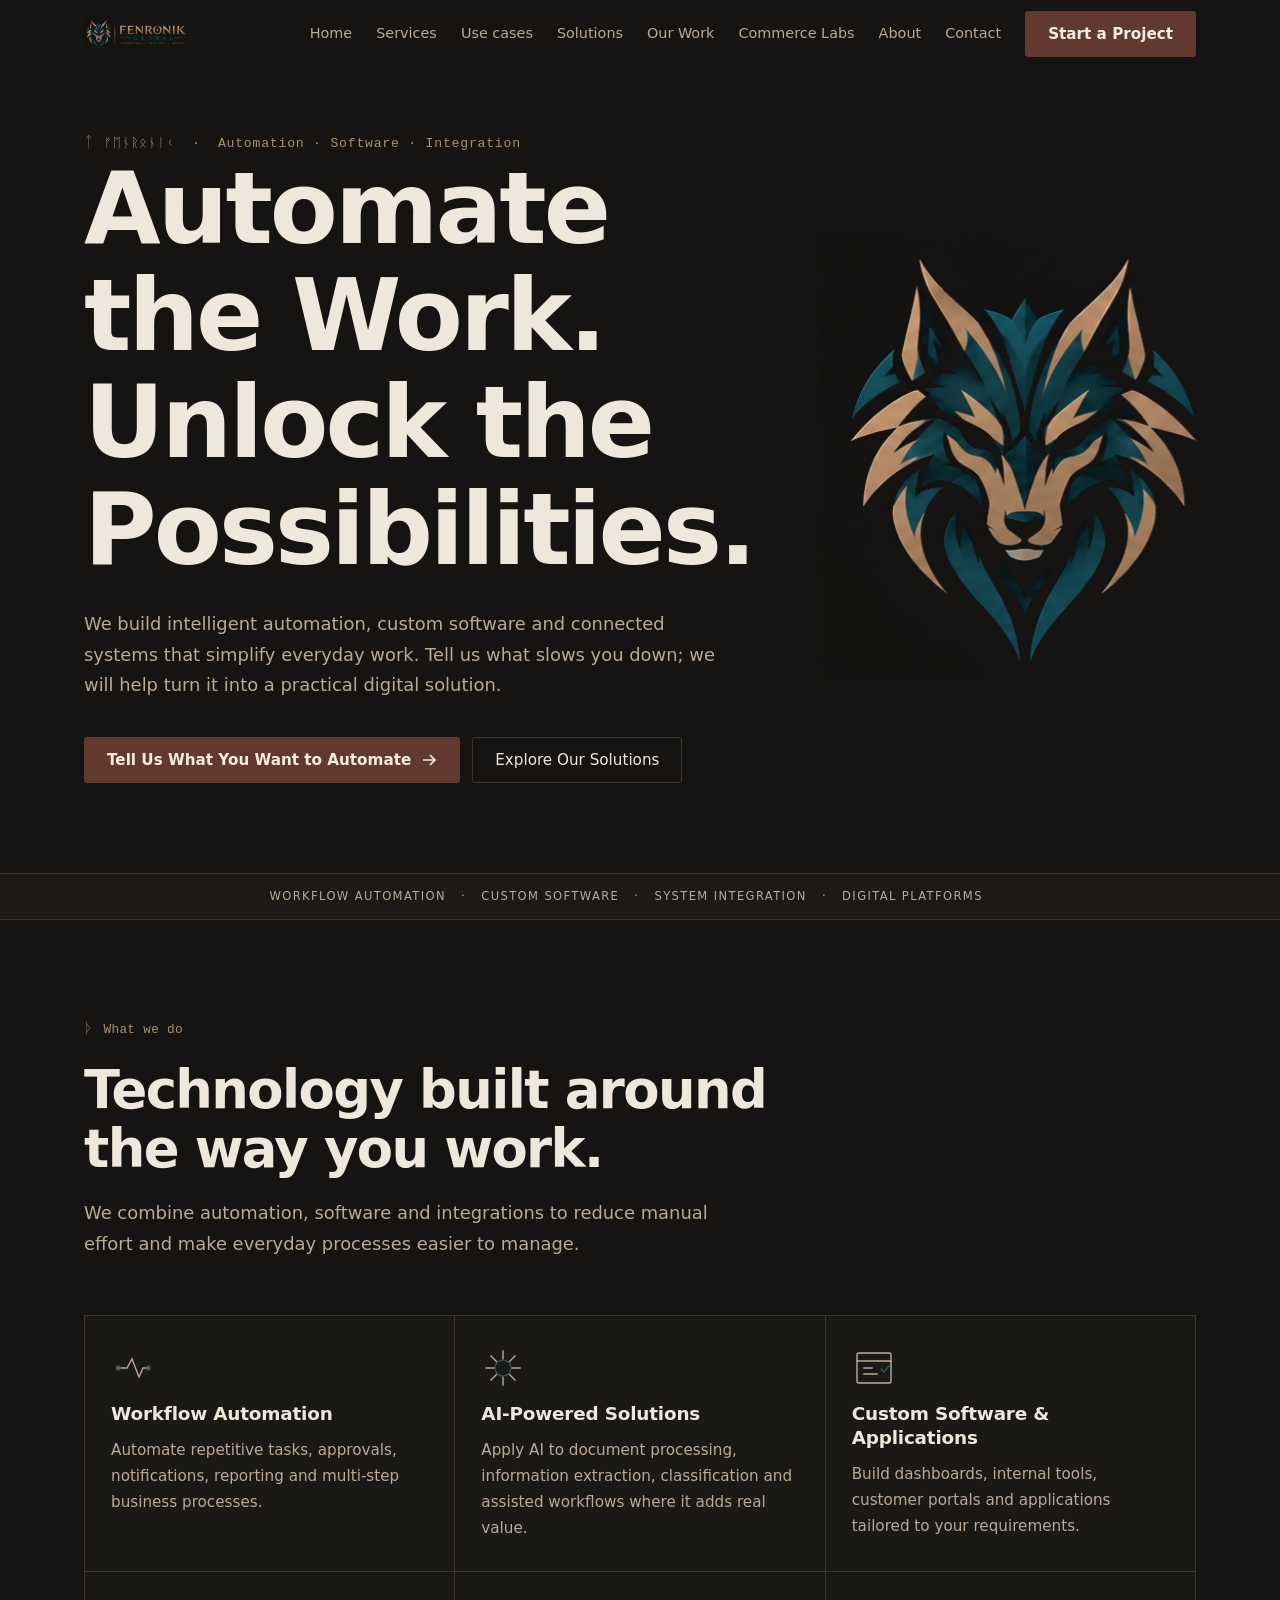
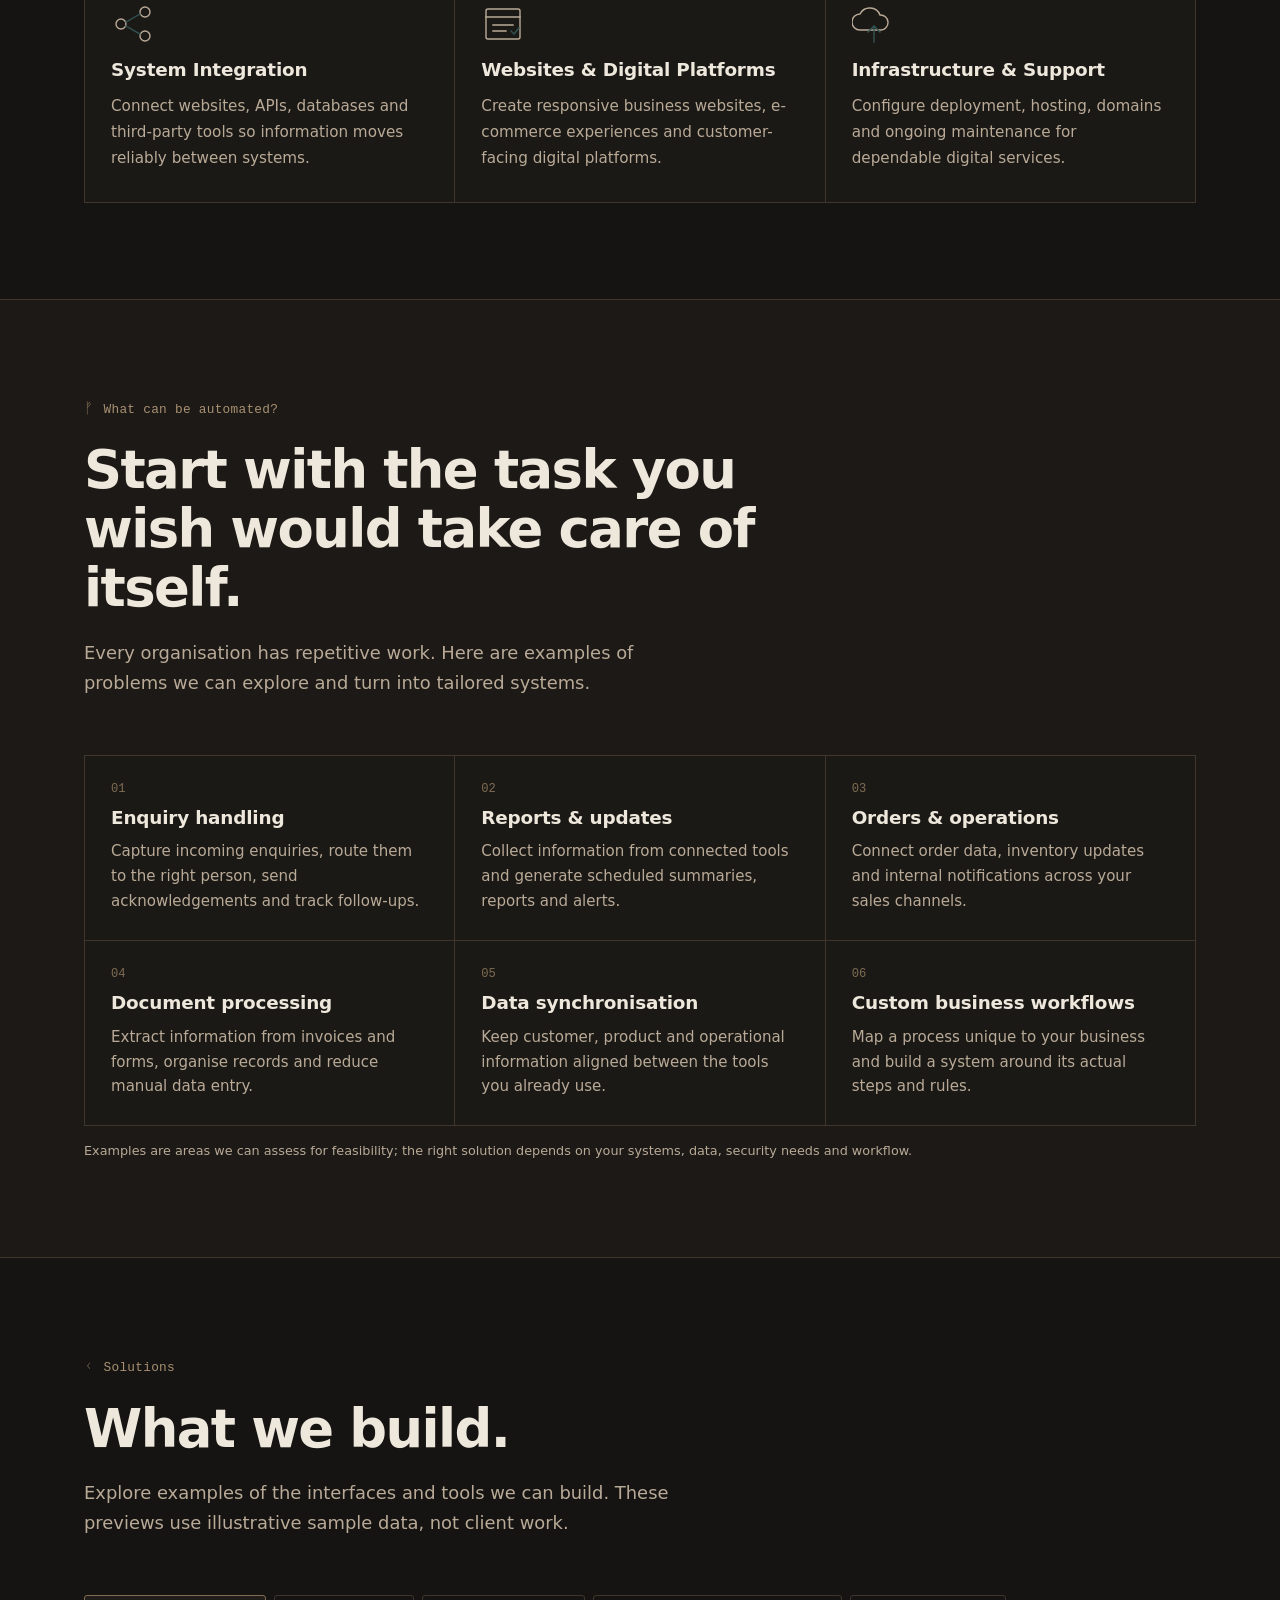
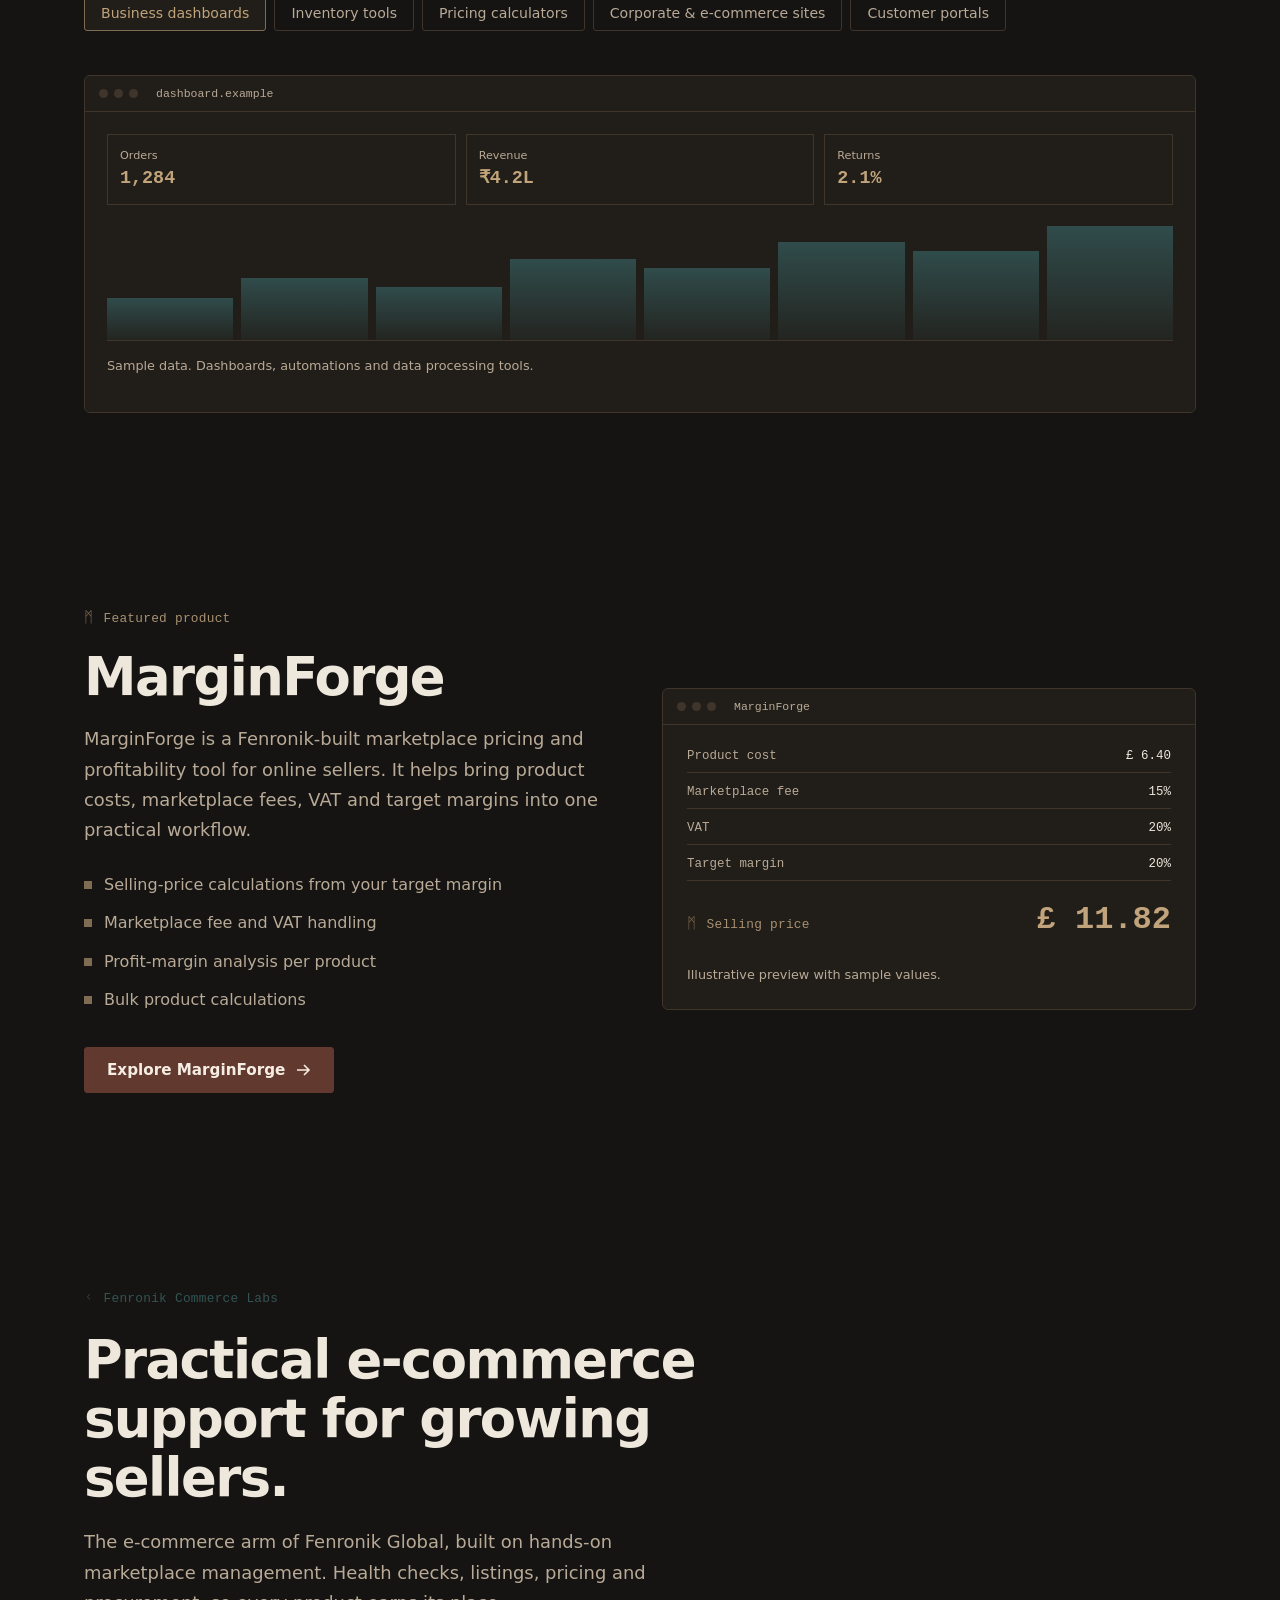
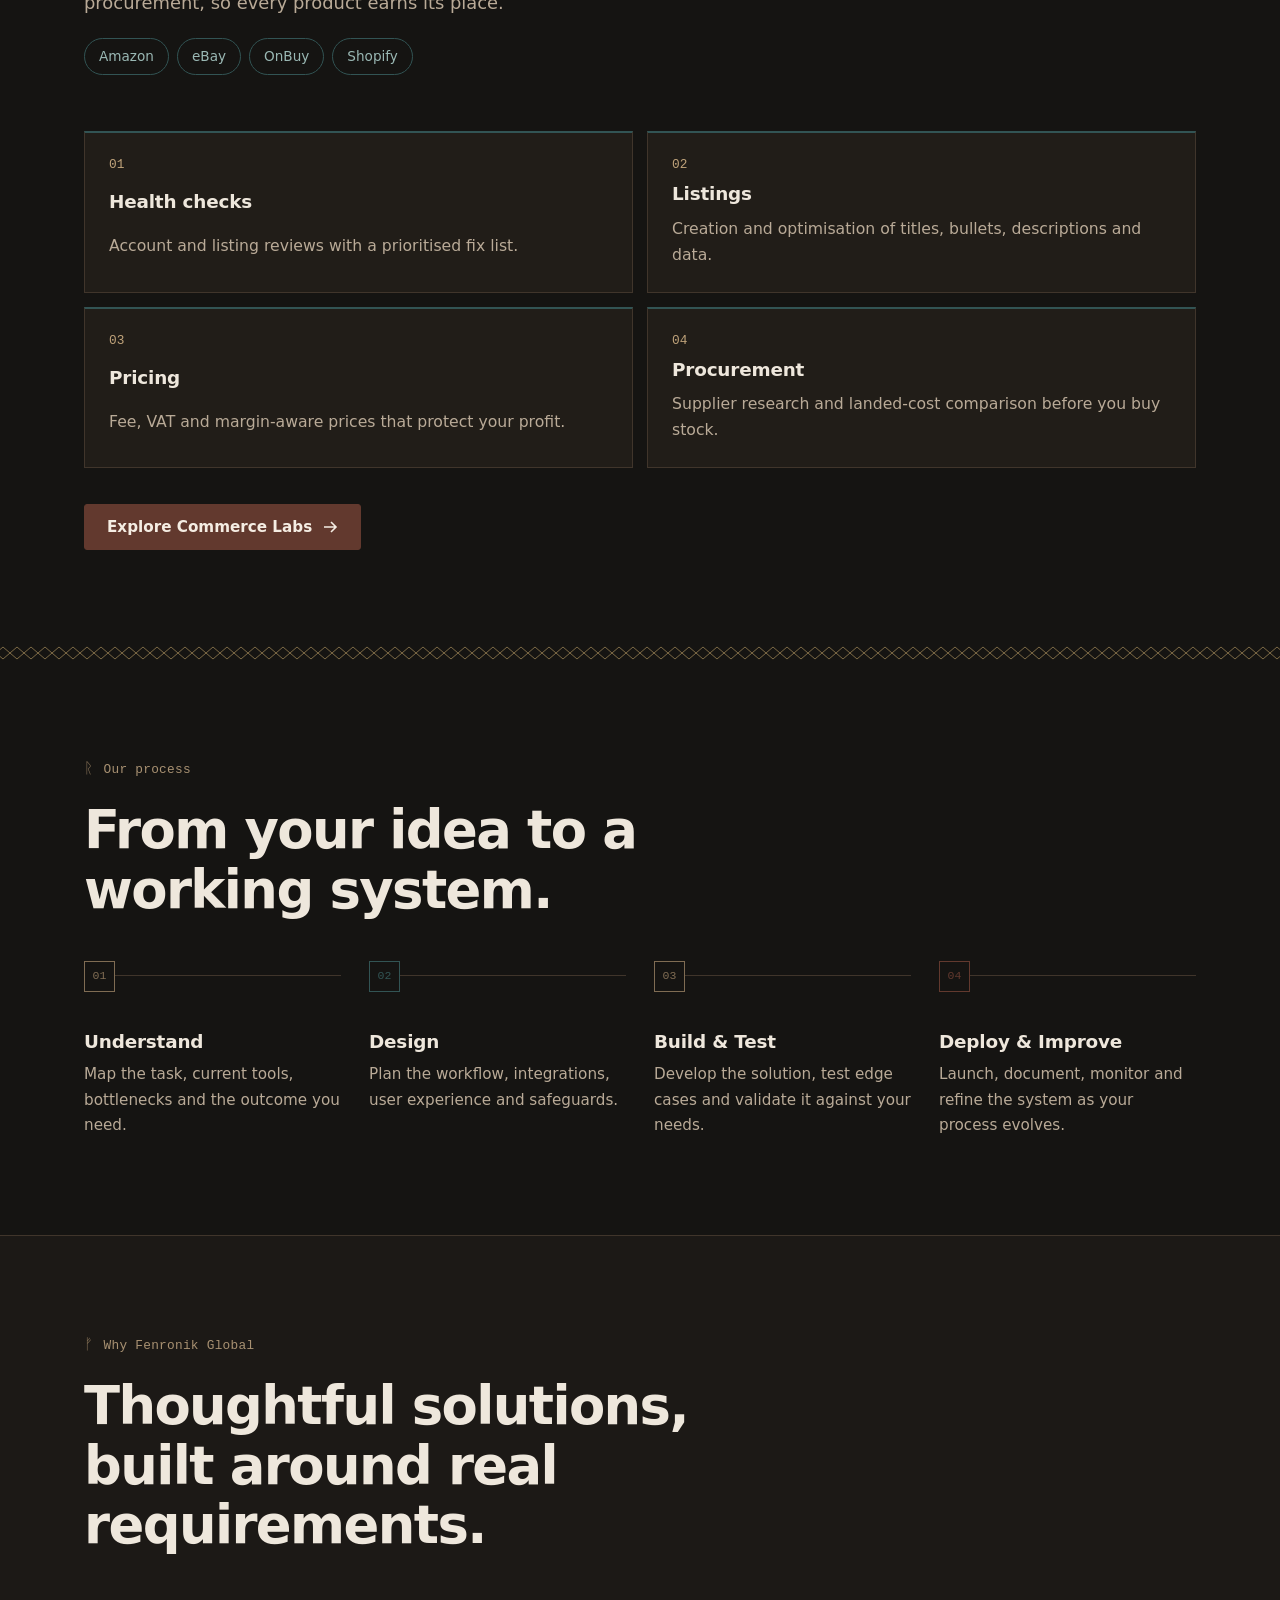
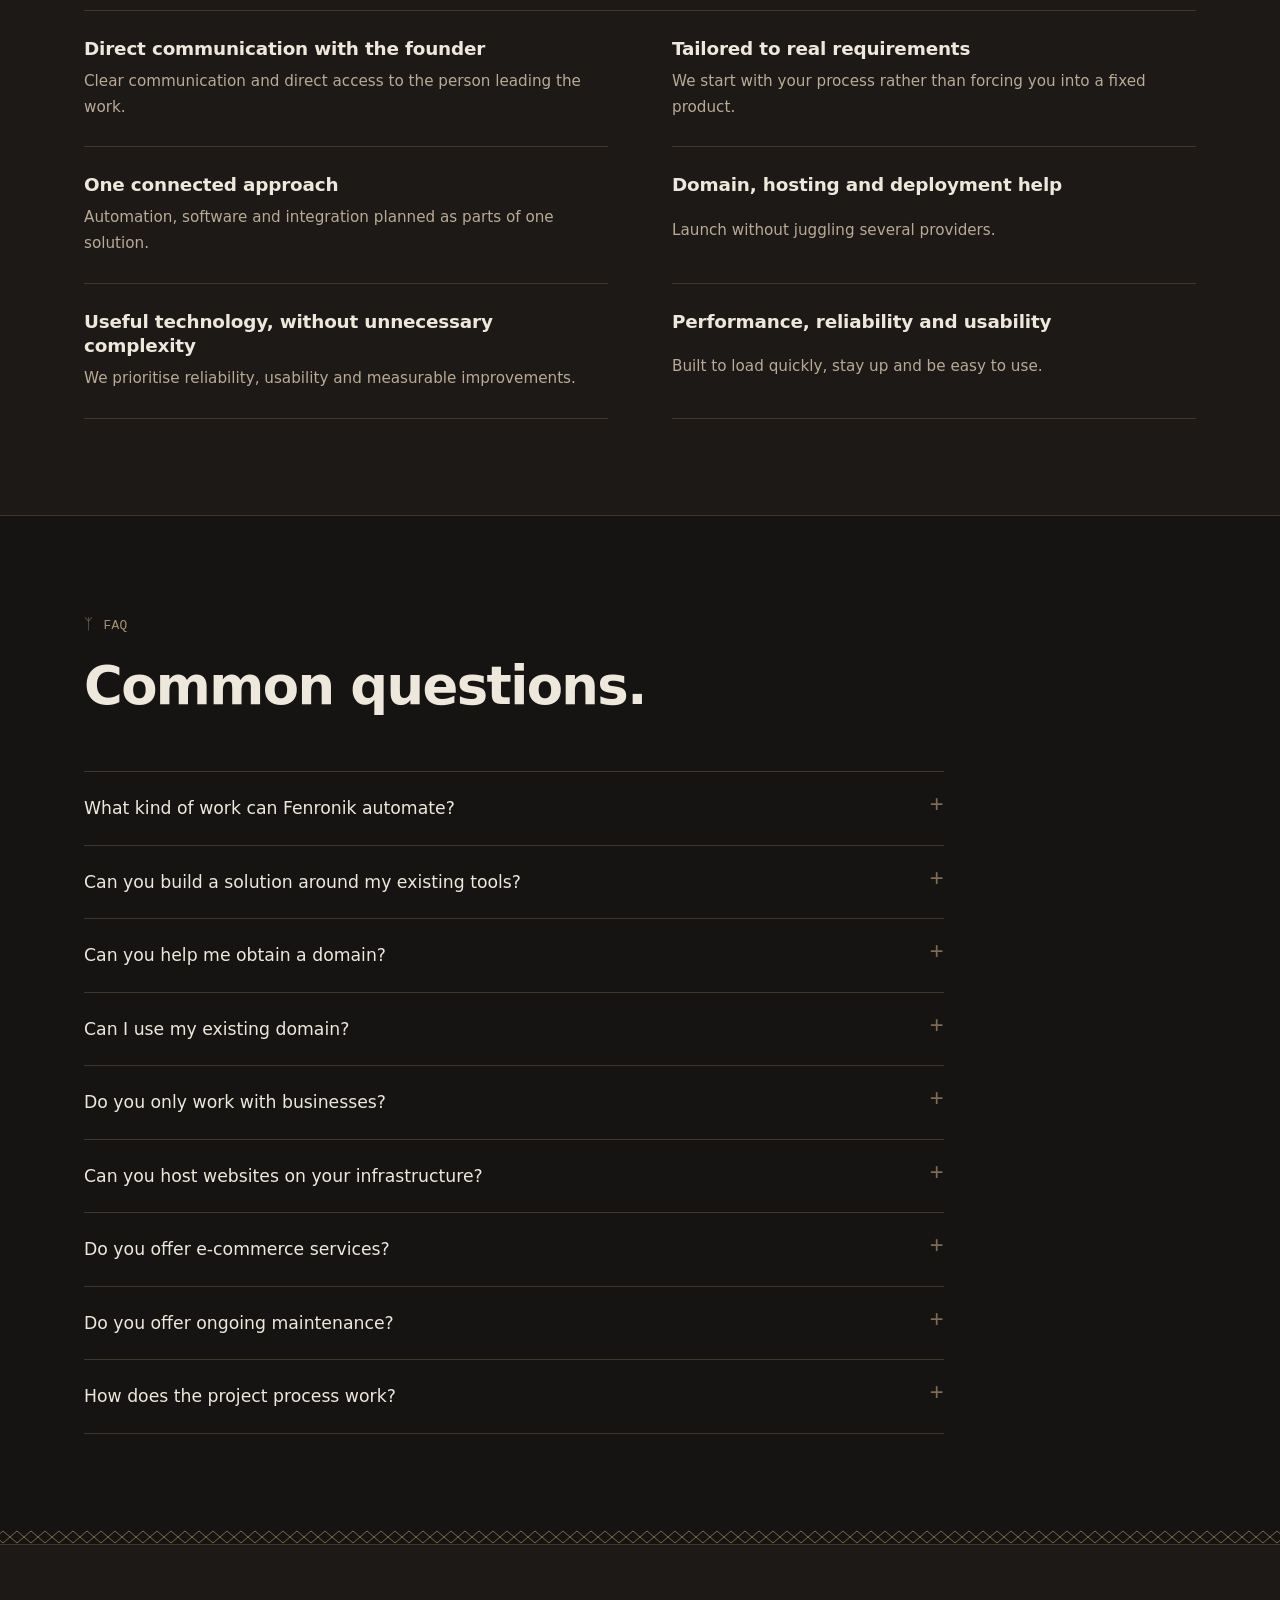
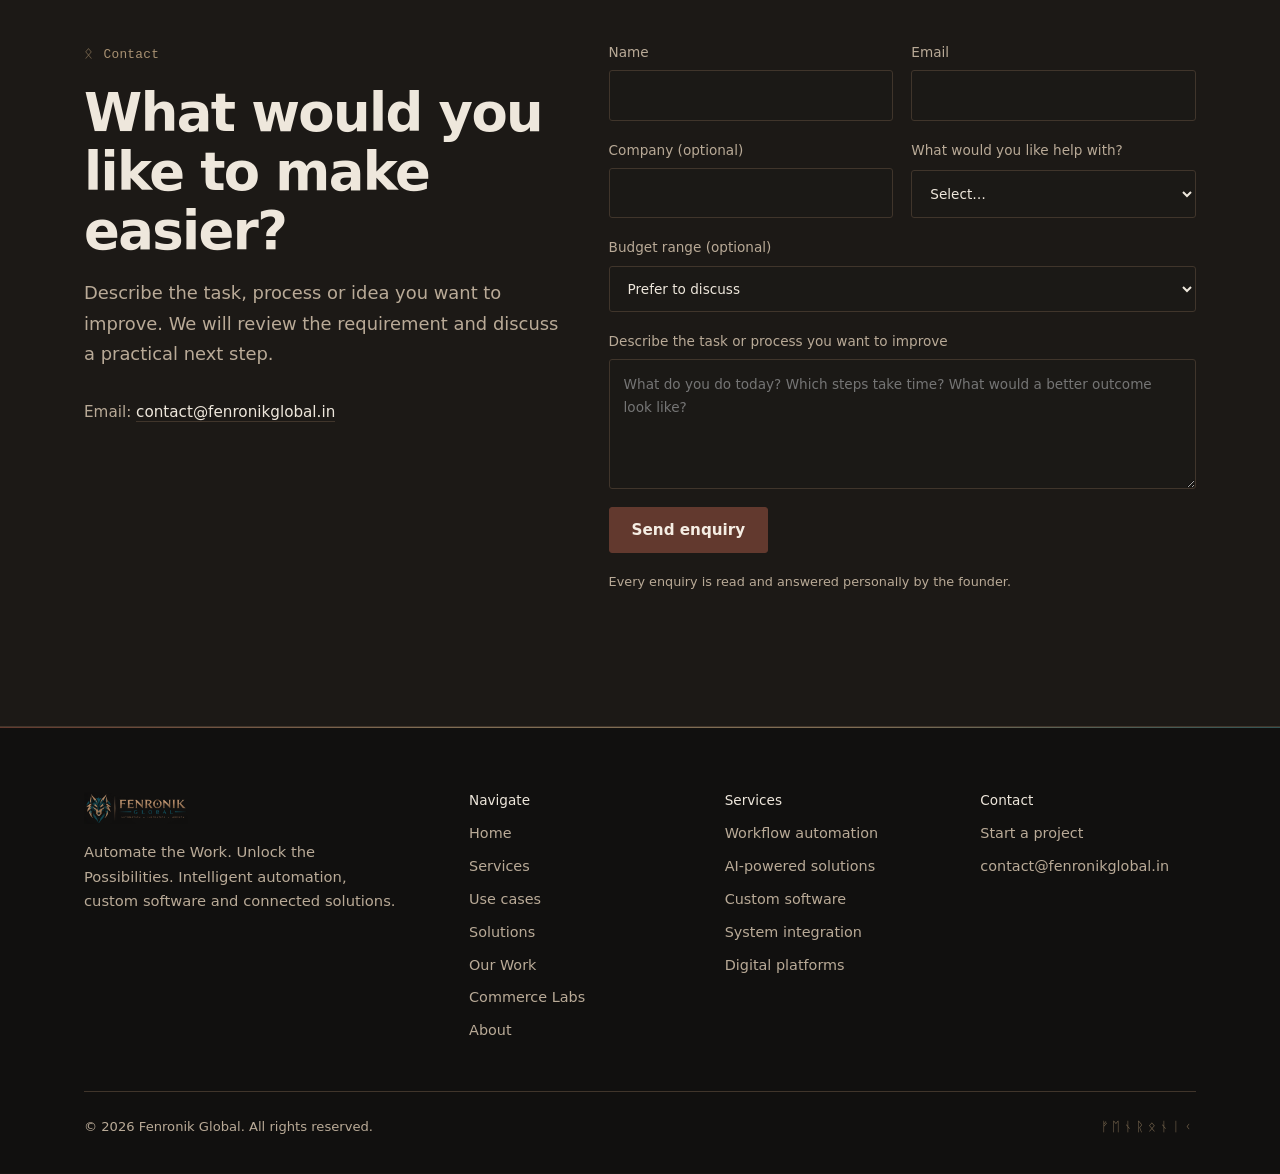
==== commit c0f52af8: "Add files via upload" ====
--- a/public/index.html
+++ b/public/index.html
@@ -5,7 +5,7 @@
 <meta name="viewport" content="width=device-width,initial-scale=1">
 <title>Fenronik Global | Intelligent Automation & Custom Software</title>
 <meta name="description" content="Fenronik Global builds intelligent automation, custom software and connected digital systems that reduce repetitive work and help businesses operate more efficiently.">
-<meta name="theme-color" content="#080B16">
+<meta name="theme-color" content="#151412">
 <link rel="canonical" href="https://fenronikglobal.in/">
 <link rel="icon" type="image/png" sizes="32x32" href="assets/favicon-32.png"><link rel="icon" type="image/png" sizes="192x192" href="assets/favicon-192.png">
 
@@ -16,15 +16,16 @@
 <meta property="og:url" content="https://fenronikglobal.in/">
 <meta property="og:image" content="https://fenronikglobal.in/assets/og-image.png">
 <meta name="twitter:card" content="summary_large_image">
-<script type="application/ld+json">{"@context":"https://schema.org","@type":"Organization","name":"Fenronik Global","url":"https://fenronikglobal.in/","logo":"https://fenronikglobal.in/assets/wolf.png","email":"contact@fenronikglobal.in"}</script>
+<script type="application/ld+json">{"@context":"https://schema.org","@type":"Organization","name":"Fenronik Global","url":"https://fenronikglobal.in/","logo":"https://fenronikglobal.in/assets/fenronik-lockup.png","email":"contact@fenronikglobal.in"}</script>
 <link rel="stylesheet" href="css/base.css">
 <link rel="stylesheet" href="css/home.css">
+<link rel="stylesheet" href="css/corporate.css">
 </head>
 <body>
 <a class="skip" href="#main">Skip to content</a>
 <div id="prog" aria-hidden="true"></div>
 <header id="hd"><div class="wrap nav">
-<a class="brand" href="#home" aria-label="Fenronik Global home"><img src="assets/wolf-sm.png" width="26" height="32" alt="">Fenronik Global</a>
+<a class="brand brand-main" href="#home" aria-label="Fenronik Global home"><img class="brand-lockup" src="assets/fenronik-lockup.png" alt="Fenronik Global — Automation, Innovation, Growth"></a>
 <nav class="links" aria-label="Primary"><a href="#home">Home</a><a href="#services">Services</a><a href="#use-cases">Use cases</a><a href="#solutions">Solutions</a><a href="#work">Our Work</a><a href="commerce/" data-commerce>Commerce Labs</a><a href="about/">About</a><a href="#contact">Contact</a><a class="btn p" href="#contact">Start a Project</a></nav>
 <button class="burger" id="bg" aria-expanded="false" aria-controls="mn" aria-label="Open menu"><i></i><i></i></button>
 </div></header>
@@ -32,19 +33,13 @@
 
 <main id="main">
 <section class="hero" id="home">
-<svg class="grid" aria-hidden="true" preserveAspectRatio="xMidYMid slice" viewBox="0 0 1200 800"><defs><pattern id="g" width="60" height="60" patternUnits="userSpaceOnUse"><path d="M60 0H0V60" fill="none" stroke="#273149" stroke-width=".6" opacity=".55"/></pattern><radialGradient id="f" cx="70%" cy="45%" r="60%"><stop offset="0" stop-color="#fff"/><stop offset="1" stop-color="#000"/></radialGradient><mask id="m"><rect width="1200" height="800" fill="url(#f)"/></mask></defs><rect width="1200" height="800" fill="url(#g)" mask="url(#m)"/></svg>
-<canvas id="emb" aria-hidden="true"></canvas>
+
 <div class="wrap">
 <div><div class="in mono">ᚠᛖᚾᚱᛟᚾᛁᚲ &nbsp;·&nbsp; Automation · Software · Integration</div>
 <h1 class="in">Automate the Work. Unlock the Possibilities.</h1>
 <p class="lead in">We build intelligent automation, custom software and connected systems that simplify everyday work. Tell us what slows you down; we will help turn it into a practical digital solution.</p>
 <div class="cta in"><a class="btn p" href="#contact">Tell Us What You Want to Automate <svg viewBox="0 0 16 16" fill="none" stroke="currentColor" stroke-width="1.6"><path d="M2 8h12M9 3l5 5-5 5"/></svg></a><a class="btn" href="#work">Explore Our Solutions</a></div></div>
-<div class="mark" aria-hidden="true">
-<svg viewBox="0 0 400 400"><defs><path id="rp" d="M200 200m-172 0a172 172 0 1 1 344 0a172 172 0 1 1-344 0"/></defs><g class="ring2"><text fill="#76E4C0" font-size="15" opacity=".8" textLength="1070" lengthAdjust="spacing"><textPath href="#rp" textLength="1070" lengthAdjust="spacing">ᚠᚢᚦᚨᚱᚲᚷᚹᚺᚾᛁᛃᛇᛈᛉᛊᛏᛒᛖᛗᛚᛜᛞᛟᚠᚢᚦᚨᚱᚲᚷᚹᚺᚾᛁᛃᛇᛈᛉᛊᛏᛒᛖᛗᛚᛜᛞᛟ</textPath></text></g><g class="ring"><circle cx="200" cy="200" r="190" fill="none" stroke="#273149" stroke-dasharray="2 8"/><polygon points="200,20 356,110 356,290 200,380 44,290 44,110" fill="none" stroke="#273149"/></g>
-<g stroke="#273149" fill="none"><path d="M200 20V110M356 110L290 150M356 290L300 250M200 380V300M44 290L110 250M44 110L110 150"/></g>
-<g fill="#76E4C0"><circle class="node" cx="200" cy="20" r="3.5"/><circle class="node" cx="356" cy="110" r="3.5"/><circle class="node" cx="356" cy="290" r="3.5"/><circle class="node" cx="200" cy="380" r="3.5"/><circle class="node" cx="44" cy="290" r="3.5"/><circle class="node" cx="44" cy="110" r="3.5"/></g></svg>
-<img src="assets/wolf.png" alt="" width="314" height="392"></div>
-</div></section>
+<div class="mark" aria-hidden="true"><img class="hero-wolf" src="assets/fenronik-wolf.png" alt=""></div></div></section>
 
 <div class="band" aria-label="Fenronik capabilities"><div class="track"><span>WORKFLOW AUTOMATION &nbsp; · &nbsp; CUSTOM SOFTWARE &nbsp; · &nbsp; SYSTEM INTEGRATION &nbsp; · &nbsp; DIGITAL PLATFORMS</span></div></div>
 <section id="services"><div class="wrap">
@@ -157,7 +152,7 @@
 </main>
 
 <footer><div class="wrap"><div class="ft">
-<div><a class="brand" href="#home"><img src="assets/wolf-sm.png" width="26" height="32" alt="">Fenronik Global</a><p>Automate the Work. Unlock the Possibilities. Intelligent automation, custom software and connected solutions.</p></div>
+<div><a class="brand brand-main" href="#home" aria-label="Fenronik Global home"><img class="brand-lockup" src="assets/fenronik-lockup.png" alt="Fenronik Global"></a><p>Automate the Work. Unlock the Possibilities. Intelligent automation, custom software and connected solutions.</p></div>
 <div><h4>Navigate</h4><ul><li><a href="#home">Home</a></li><li><a href="#services">Services</a></li><li><a href="#use-cases">Use cases</a></li><li><a href="#solutions">Solutions</a></li><li><a href="#work">Our Work</a></li><li><a href="commerce/" data-commerce>Commerce Labs</a></li><li><a href="about/">About</a></li></ul></div>
 <div><h4>Services</h4><ul><li><a href="#services">Workflow automation</a></li><li><a href="#services">AI-powered solutions</a></li><li><a href="#services">Custom software</a></li><li><a href="#services">System integration</a></li><li><a href="#services">Digital platforms</a></li></ul></div>
 <div><h4>Contact</h4><ul><li><a href="#contact">Start a project</a></li><li><a data-email href="#contact">contact@fenronikglobal.in</a></li></ul></div>
--- a/public/css/base.css
+++ b/public/css/base.css
@@ -146,3 +146,67 @@
 .modal.o .mic svg{animation:tick .6s .2s ease forwards}@keyframes tick{to{stroke-dashoffset:0}}
 .mbox h3{font-size:1.4rem;margin-bottom:10px}.mbox p{color:var(--tx2);margin-bottom:22px;font-size:.98rem}.mbox a{color:var(--gold);border-bottom:1px solid var(--bd)}
 
+
+/* FENRONIK NORDIC HERITAGE PALETTE — approved 2026-11-10 */
+:root{
+  --bg:#151412;
+  --bg2:#201b17;
+  --card:#29231d;
+  --tx:#E9E0D3;
+  --tx2:#B8AA97;
+  --ac:#7F6C53;
+  --bd:#493B2F;
+  --em:#62392E;
+  --gold:#7F6C53;
+  --ice:#325454;
+  --bronze:#3C2F22;
+  --f:"Segoe UI",system-ui,-apple-system,"Helvetica Neue",Arial,sans-serif;
+}
+body{background:var(--bg);color:var(--tx)}
+body::before{
+  background:
+    radial-gradient(44vmax 34vmax at 8% 8%,rgba(127,108,83,.13),transparent 72%),
+    radial-gradient(40vmax 34vmax at 92% 26%,rgba(50,84,84,.16),transparent 72%),
+    radial-gradient(38vmax 30vmax at 52% 100%,rgba(98,57,46,.12),transparent 72%),
+    repeating-linear-gradient(135deg,rgba(127,108,83,.018) 0 1px,transparent 1px 7px);
+  animation:drift 34s ease-in-out infinite alternate;
+}
+:focus-visible{outline-color:var(--gold)}
+.skip{background:var(--gold);color:#151412}
+.btn{border-color:var(--bd);color:var(--tx)}
+.btn:hover{border-color:var(--gold);color:#F1E7D8}
+.btn.p,.fab{background:var(--em);border-color:var(--em);color:#F2E8D9;box-shadow:0 8px 26px -14px rgba(98,57,46,.85)}
+.btn.p:hover{background:#744638;border-color:#744638;box-shadow:0 10px 30px -12px rgba(98,57,46,.9)}
+.btn.p::after{display:none}
+header.s{background:rgba(21,20,18,.9);border-color:var(--bd)}
+.menu{background:rgba(21,20,18,.98)}
+.links{color:var(--tx2)}.links a:hover,.ft a:hover{color:var(--gold)}
+.burger{border-color:var(--bd)}.burger i{background:var(--tx)}
+.alt{background:rgba(32,27,23,.88);border-color:var(--bd)}
+.tab[aria-selected=true]{background:var(--card);color:var(--gold);border-color:var(--gold);box-shadow:none}
+.win{background:var(--card);border-color:var(--bd);box-shadow:0 28px 70px -38px #000}
+.tag,.mono{color:var(--gold)}
+.low{color:#B78B6C}
+.calc label,.rg{color:var(--tx2)}.calc label b,.rg b{color:var(--tx)}
+.res strong,.kpi b{color:var(--gold);background:none;-webkit-text-fill-color:currentColor}
+.step{border-color:var(--bd)}.step::before{background:var(--bg);border-color:var(--gold);color:var(--gold)}
+.whyg,.why,details,summary{border-color:var(--bd)}
+.why:hover{border-bottom-color:var(--gold)}.why:hover h3,summary:hover{color:var(--gold)}
+summary::after{color:var(--gold)}
+input,select,textarea{background:#1B1916;border-color:var(--bd);color:var(--tx)}
+input:focus,select:focus,textarea:focus{border-color:var(--gold);box-shadow:0 0 0 3px rgba(127,108,83,.18)}
+#st,.st{color:#9DB8AD}
+.cd a{color:var(--tx);border-color:var(--bd)}.cd a:hover{border-color:var(--gold)}
+footer{background:linear-gradient(180deg,#201b17,#151412);border-color:var(--bd)}
+.ft h4{color:var(--tx)}.ft ul,.ft p,.bot{color:var(--tx2)}
+.bot{border-color:var(--bd)}.bot .rune{color:var(--gold)}
+.band{background:rgba(50,84,84,.12);border-color:var(--bd);color:#A6B8AE}
+.knot{opacity:.48;filter:sepia(.55)}
+.chips span{border-color:var(--ice);color:#9DB8AD}.chips span:hover{background:var(--ice);color:#F1E7D8}
+.cg article{background:var(--card);border-color:var(--bd);border-top-color:var(--gold)}
+.cg article:hover{border-color:var(--gold);box-shadow:0 16px 38px -24px rgba(127,108,83,.55)}
+.cg article b{color:var(--gold)}.cg p{color:var(--tx2)}
+.fab{color:#F2E8D9;background:var(--em);box-shadow:0 8px 26px -14px rgba(98,57,46,.85)}
+.top{border-color:var(--gold);background:rgba(21,20,18,.9);color:var(--gold)}.top:hover{background:var(--gold);color:#151412}
+.modal{background:rgba(10,9,8,.84)}.mbox{background:var(--card);border-color:var(--bd);border-top-color:var(--gold)}
+.mic{color:var(--ice)}.mbox.err{border-top-color:var(--em)}.mbox.info{border-top-color:var(--gold)}.mbox a{color:var(--gold)}
--- a/public/css/home.css
+++ b/public/css/home.css
@@ -42,7 +42,7 @@
 .fnd{display:grid;gap:44px;align-items:center}
 .fnd p{color:var(--tx2);margin-top:18px;max-width:58ch}.fnd .role{color:var(--ac);margin-top:26px;font:.85rem var(--mono)}
 .fnd{position:relative}.fnd>div{max-width:760px}.sig{margin-top:30px;padding-left:18px;border-left:2px solid var(--gold)}.sig strong{display:block;font-size:1.5rem;letter-spacing:-.02em}.sig span{color:var(--gold);font:.85rem var(--mono)}
-@media(min-width:900px){.fnd::after{content:"";position:absolute;right:var(--pad);top:50%;width:300px;height:380px;transform:translateY(-50%);background:url(../assets/wolf.png) center/contain no-repeat;opacity:.08;pointer-events:none}}
+
 /* process */
 /* why */
 /* faq */
@@ -88,7 +88,7 @@
 
 
 /* Unified automation-first homepage */
-.hero h1{max-width:12ch;background:none;color:var(--tx);animation:fenronik-enter .55s cubic-bezier(.2,.7,.2,1) forwards}
+.hero h1{max-width:12ch;background:none;color:var(--tx)}
 .hero .mono{color:var(--ac);font-size:.82rem;letter-spacing:.06em}
 .hero::after{display:none}
 #emb{display:none}
@@ -112,9 +112,49 @@
 .use-grid article p{color:var(--tx2);font-size:.94rem}
 @media(min-width:640px){.use-grid{grid-template-columns:repeat(2,1fr)}}
 @media(min-width:1000px){.use-grid{grid-template-columns:repeat(3,1fr)}}
-.pane.o{animation:fenronik-enter .55s cubic-bezier(.2,.7,.2,1) forwards}
+.pane.o{animation:up .55s cubic-bezier(.2,.7,.2,1) forwards}
 .pane.o .chart i{animation:none}
 .chart i,.chart i:nth-child(even){background:linear-gradient(var(--ac),rgba(118,205,178,.12))}
 .caps li::before{background:var(--ac);clip-path:none}
 .fnd .role{color:var(--ac)}
 @media(prefers-reduced-motion:reduce){.ring,.ring2,.node{animation:none!important}.svc.v article{animation:none!important}}
+
+/* FENRONIK MOTION RESTORE — visible, restrained homepage animation */
+@keyframes heroTitleIn{from{opacity:0;transform:translateY(24px);filter:blur(5px)}to{opacity:1;transform:translateY(0);filter:blur(0)}}
+@keyframes heroTitleShine{to{background-position:100% 0}}
+@keyframes wolfFloat{0%,100%{transform:translateY(0)}50%{transform:translateY(-9px)}}
+@keyframes haloBreathe{0%,100%{transform:scale(.96);opacity:.45}50%{transform:scale(1.08);opacity:.9}}
+@keyframes nodePulse{0%,100%{opacity:1}50%{opacity:.3}}
+@keyframes bandGlow{0%,100%{background-position:0% 50%}50%{background-position:100% 50%}}
+.hero h1.in{opacity:0;animation:heroTitleIn 1s cubic-bezier(.2,.7,.2,1) .12s forwards,heroTitleShine 8s ease-in-out 1.2s infinite alternate;background:linear-gradient(100deg,#fff 0%,#dce9ff 34%,var(--gold) 62%,#fff 82%);background-size:240% 100%;-webkit-background-clip:text;background-clip:text;color:transparent}
+.mark img{animation:wolfFloat 6s ease-in-out infinite;will-change:transform}
+.mark::before{animation:haloBreathe 5.5s ease-in-out infinite;will-change:transform,opacity}
+.ring{animation:spin 48s linear infinite}
+.ring2{animation:spin 72s linear infinite reverse}
+.node{animation:nodePulse 3.8s ease-in-out infinite}
+.node:nth-of-type(2n){animation-delay:1.25s}.node:nth-of-type(3n){animation-delay:2.5s}
+.svc.v article{animation:rise .75s cubic-bezier(.2,.7,.2,1) both}
+.svc.v article:nth-child(2){animation-delay:.08s}.svc.v article:nth-child(3){animation-delay:.16s}.svc.v article:nth-child(4){animation-delay:.24s}.svc.v article:nth-child(5){animation-delay:.32s}.svc.v article:nth-child(6){animation-delay:.4s}
+.band{background-size:220% 220%;animation:bandGlow 14s ease-in-out infinite}
+@media(prefers-reduced-motion:reduce){.hero h1.in,.mark img,.mark::before,.ring,.ring2,.node,.svc.v article,.band{animation:none!important}.hero h1.in{opacity:1;transform:none;filter:none}}
+
+/* Nordic heritage theme overrides */
+.hero h1.in{background:none;color:var(--tx);-webkit-text-fill-color:currentColor;animation:up .9s cubic-bezier(.2,.7,.2,1) forwards}
+.hero .mono{color:var(--gold)}
+.mark img{filter:drop-shadow(0 12px 28px rgba(50,84,84,.2))}
+.mark::before{background:radial-gradient(circle,rgba(50,84,84,.22),rgba(127,108,83,.08) 58%,transparent 72%)}
+.mark .node{fill:var(--gold)}
+.svc article{--c:var(--gold);background:var(--bg)}
+.svc article:nth-child(n){--c:var(--gold)}
+.svc article::after{background:var(--gold)}
+.svc article:hover{background:var(--card)}
+.svc article h3,.svc article:hover h3{color:var(--tx)}
+.ic .a,.svc article:hover .ic{stroke:var(--gold)}
+.use-grid article{background:var(--bg2)}.use-grid article span{color:var(--gold)}
+.chart i,.chart i:nth-child(even){background:linear-gradient(var(--ice),rgba(50,84,84,.16))}
+.caps li::before{background:var(--gold)}
+.fnd .role,.sig span{color:var(--gold)}.sig{border-color:var(--gold)}
+.rot b{color:var(--ice)}
+.cell{color:#7F6C53;background:var(--card);border-color:var(--bd)}
+.cell.on,.cell.on.gold{color:#F1E7D8;background:var(--em);border-color:var(--em);box-shadow:0 0 20px rgba(98,57,46,.32)}
+.cell.hit{background:var(--ice);color:#F1E7D8;border-color:var(--ice)}
--- a/public/css/corporate.css
+++ b/public/css/corporate.css
@@ -0,0 +1,78 @@
+/* FENRONIK GLOBAL — FINAL CORPORATE PRESENTATION */
+:root{
+  --bg:#151412; --bg2:#1C1916; --card:#211D18;
+  --tx:#EEE7DC; --tx2:#B9AA97; --ac:#7F6C53; --bd:#40352B;
+  --em:#62392E; --gold:#7F6C53; --ice:#325454; --bronze:#3C2F22;
+}
+html{background:#151412}
+body{background:#151412!important;color:var(--tx)}
+body::before{display:none!important}
+header.s{background:rgba(21,20,18,.97);border-color:var(--bd)}
+.menu{background:#151412}
+#prog{background:var(--ice)}
+.brand{gap:0;min-width:0}
+.brand-lockup{display:block;width:clamp(190px,19vw,270px);height:auto;max-height:76px;object-fit:contain;transition:opacity .2s}
+.brand:hover .brand-lockup{filter:none;opacity:.88}
+.brand-commerce{gap:10px;color:var(--tx);font-family:Georgia,serif;font-size:1rem;letter-spacing:.08em}
+.brand-commerce img{width:44px;height:48px;object-fit:contain}
+.brand-commerce small{display:block;color:var(--ice);font:600 .63rem/1.3 system-ui,sans-serif;letter-spacing:.22em;margin-top:3px}
+.links{color:var(--tx2)}.links a:hover,.ft a:hover{color:#C1A47B}
+.links a[aria-current=page]{color:#C1A47B}
+.btn{border:1px solid var(--bd);background:transparent;color:var(--tx);box-shadow:none;border-radius:3px}
+.btn:hover{border-color:var(--ac);color:#F1E8DB;background:rgba(127,108,83,.08)}
+.btn.p,.fab{background:var(--em);border-color:var(--em);color:#F5EDE3;box-shadow:none}
+.btn.p:hover,.fab:hover{background:#75483C;border-color:#75483C;box-shadow:none}
+.btn.p::after{display:none!important}
+.hero{min-height:78svh;padding:130px 0 90px;background:#151412}
+.hero .grid,#emb{display:none!important}
+.hero::after{display:none!important}
+.hero .wrap{gap:clamp(28px,5vw,72px)}
+.hero .mono,.mono,.tag{color:#A89172}
+.hero h1,.hero h1.in,h1.in,.about-copy h1,.chero h1{background:none!important;color:#EEE7DC!important;-webkit-text-fill-color:currentColor!important;animation:up .7s ease both!important}
+.hero h1{max-width:14ch}
+.hero .lead,.lead{color:#B9AA97}
+.mark{width:min(34vw,390px);aspect-ratio:1;display:grid;place-items:center}
+.mark::before{display:none!important}
+.mark img.hero-wolf{position:relative;inset:auto;width:100%;height:100%;object-fit:contain;filter:none;animation:none}
+.alt{background:#1C1916;border-color:var(--bd)}
+.band{background:#1C1916;border-color:var(--bd);color:#B9AA97}
+.band .track{animation-duration:52s}
+h2,.principle h2{background:none!important;color:#EEE7DC!important;-webkit-text-fill-color:currentColor!important}
+.svc,.use-grid{background:var(--bd);border-color:var(--bd)}
+.svc article,.use-grid article{background:#1B1916}
+.svc article:hover,.use-grid article:hover{background:#211D18}
+.svc article::after{background:var(--ice)!important}
+.svc article::before{display:none!important}
+.svc article:nth-child(n){--c:var(--ice)}
+.ic{stroke:#B9AA97}.ic .a{stroke:var(--ice)}
+.svc article:hover h3{color:#C1A47B}
+.tab[aria-selected=true]{background:#211D18;color:#C1A47B;border-color:#7F6C53;box-shadow:none}
+.win,.pane,.kpi,.pp,.cg article{background:#211D18;border-color:var(--bd);box-shadow:none}
+.res strong,.kpi b{color:#C1A47B;background:none;-webkit-text-fill-color:currentColor}
+.step,.why,details,summary{border-color:var(--bd)}
+.step::before{background:#151412;border-color:var(--ac);color:#C1A47B}
+.chips span{border-color:var(--ice);color:#9AB8B4}.chips span:hover{background:var(--ice);color:#F1E8DB}
+.cg article{border-top-color:var(--ice)}.cg article:hover{border-color:var(--ac);box-shadow:none}
+.cg article b,.low{color:#C1A47B}
+input,select,textarea{background:#1B1916;border-color:var(--bd);color:var(--tx)}
+input:focus,select:focus,textarea:focus{border-color:var(--ice);box-shadow:0 0 0 3px rgba(50,84,84,.18)}
+footer{background:#11100F;border-color:var(--bd)}
+.ft h4{color:#EEE7DC}.ft ul,.ft p,.bot{color:#B9AA97}.bot{border-color:var(--bd)}
+.bot .rune{color:#7F6C53}
+.fab{color:#F5EDE3;background:var(--em)}
+.top{border-color:var(--ac);background:#151412;color:#C1A47B}.top:hover{background:#3C2F22;color:#EEE7DC}
+.modal{background:rgba(10,9,8,.84)}.mbox{background:#211D18;border-color:var(--bd);border-top-color:var(--ac)}
+.mic{color:var(--ice)}.mbox.err{border-top-color:var(--em)}.mbox.info{border-top-color:var(--ac)}.mbox a{color:#C1A47B}
+.about-hero,.about-page{background:#151412!important}
+.about-hero:before{display:none!important}
+.about-mark{width:min(34vw,360px);aspect-ratio:1}
+.about-mark img,.founder-visual img{width:100%;height:100%;object-fit:contain;filter:none!important;opacity:1;animation:none!important}
+.mark-halo,.rune-orbit,.founder-ring{display:none!important}
+.founder-visual{max-width:320px;aspect-ratio:1}
+.founder-copy h3{color:#C1A47B}
+.founder-signature{border-color:var(--ac)}.founder-signature span{color:#A89172}
+.chero{background:#151412}.chero h1{max-width:16ch}
+.chero svg{filter:none}
+@media(max-width:900px){.brand-lockup{width:190px;max-height:60px}.hero{min-height:auto;padding:115px 0 70px}.mark{width:min(64vw,330px);margin:0 auto}.about-mark{width:min(64vw,310px)}.links{gap:14px}}
+@media(max-width:520px){.brand-lockup{width:166px}.brand-commerce img{width:36px;height:40px}.hero .wrap{gap:24px}.hero h1{max-width:13ch}}
+@media(prefers-reduced-motion:reduce){.band .track{animation:none!important}}
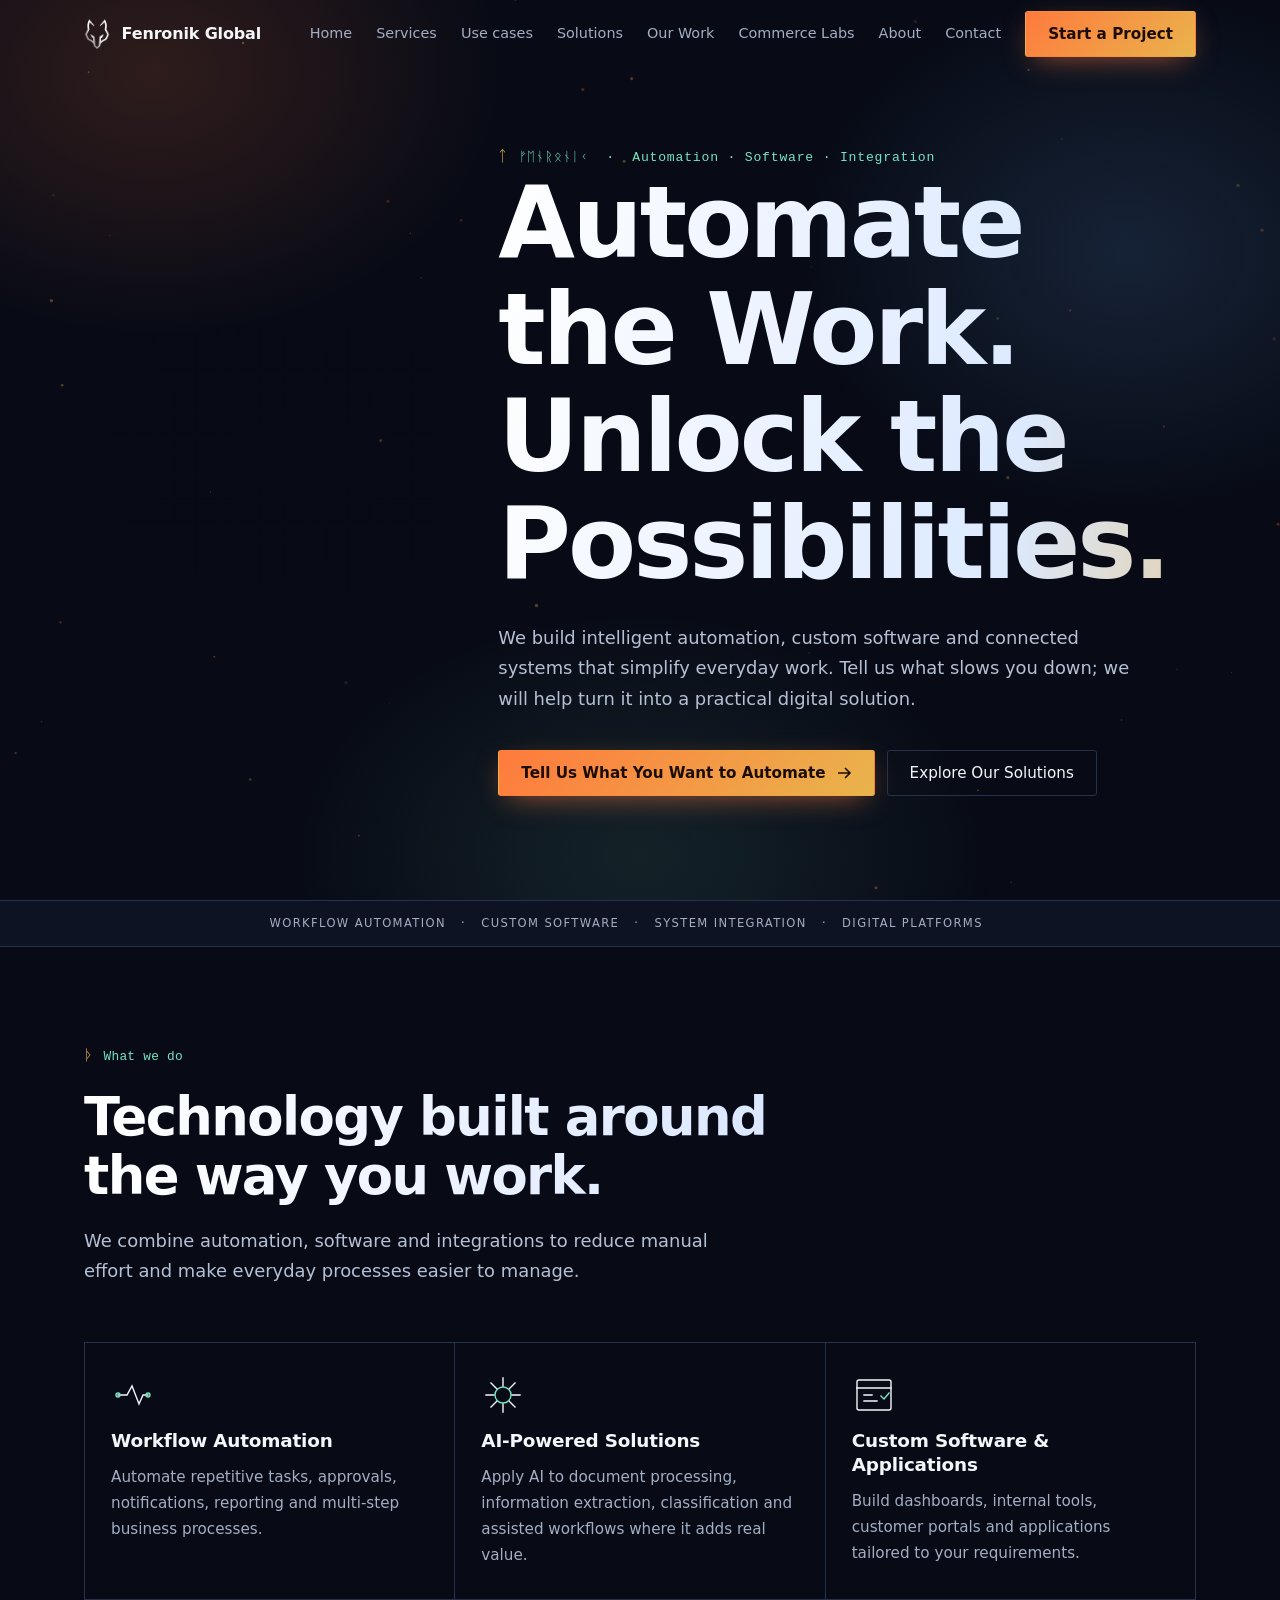
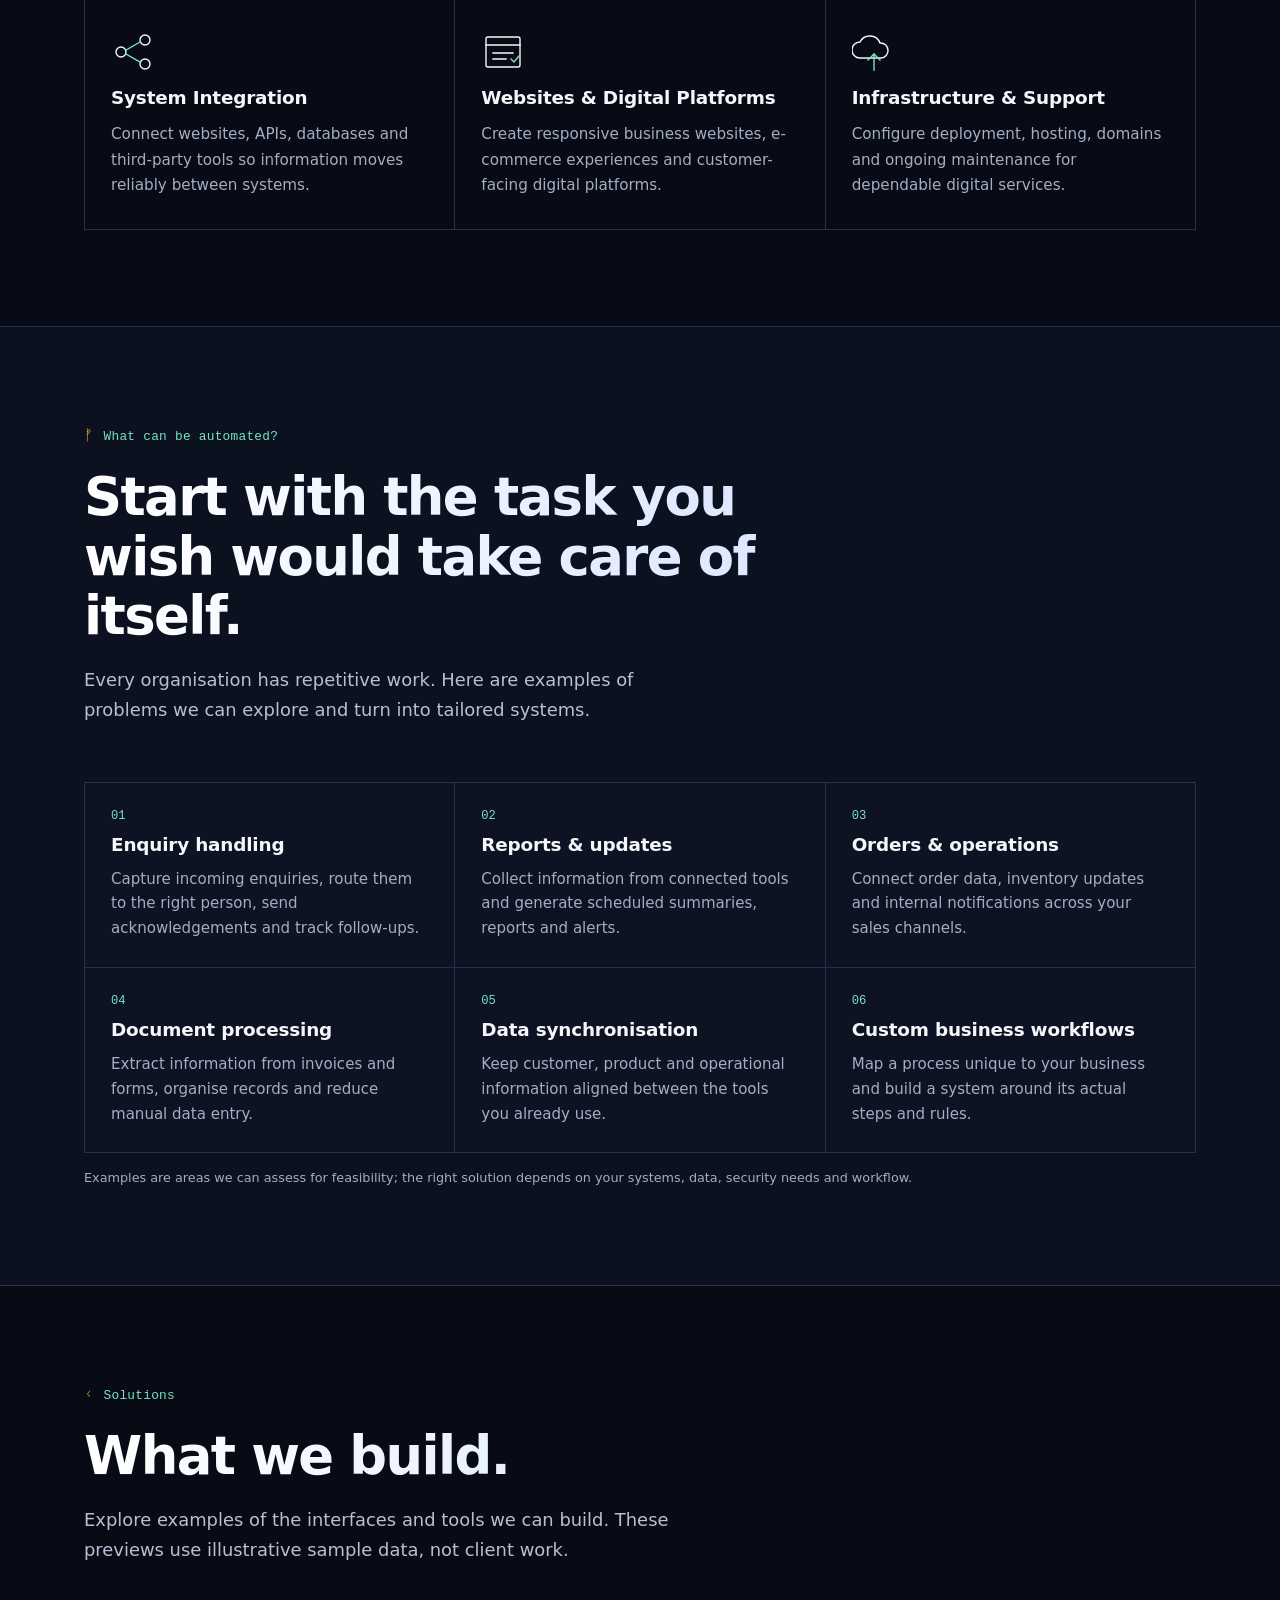
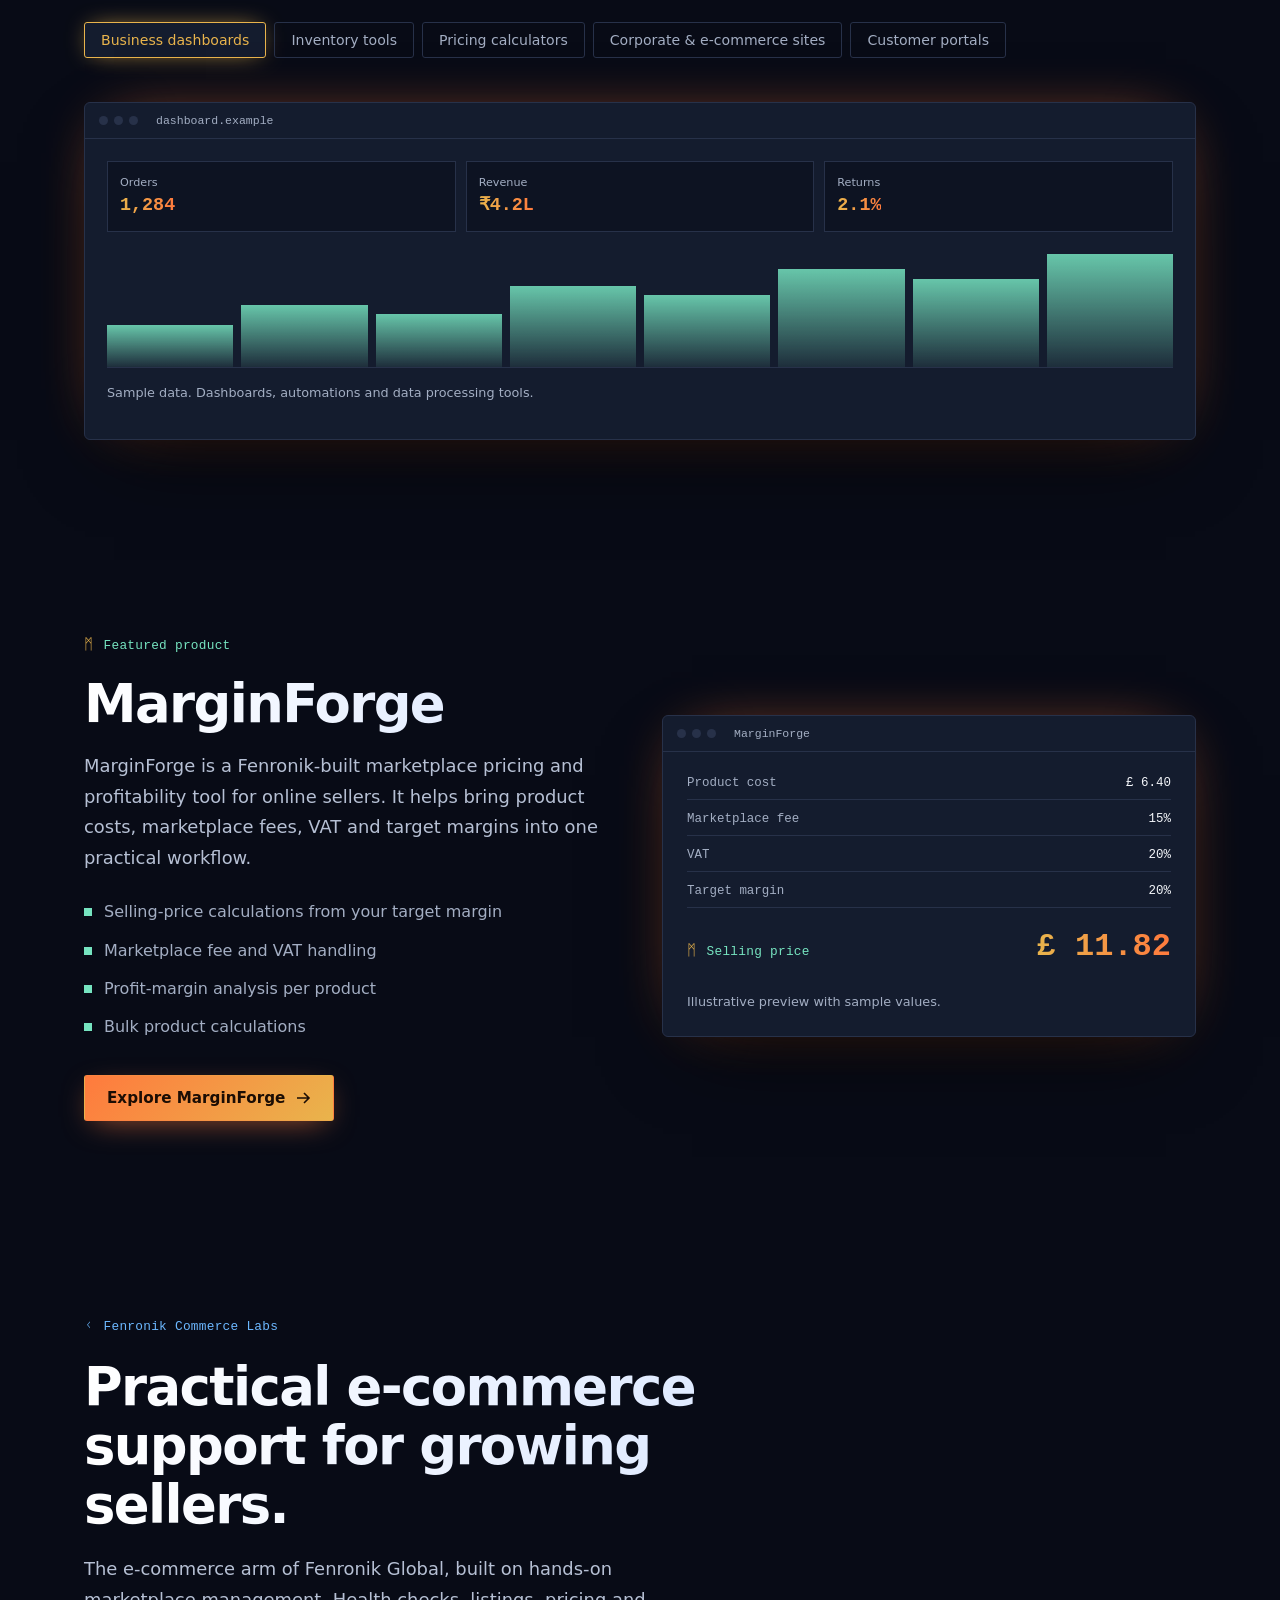
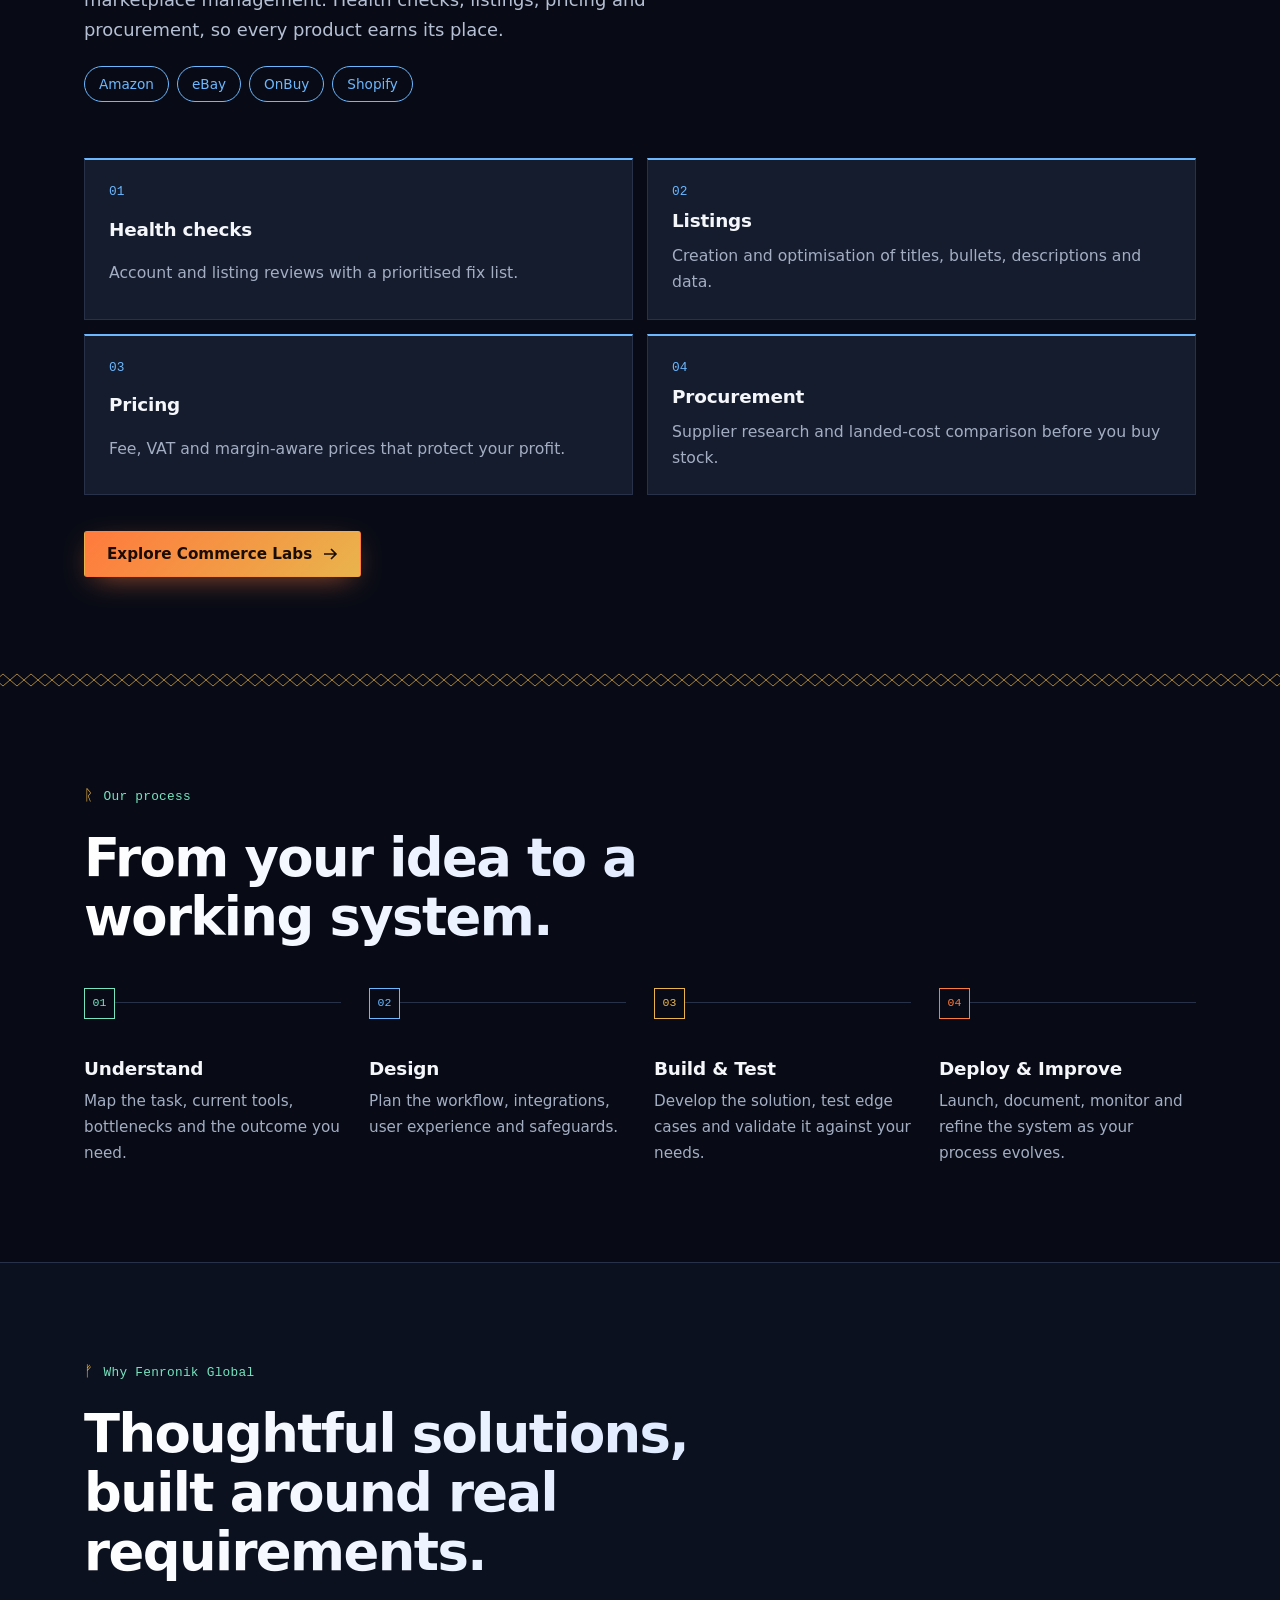
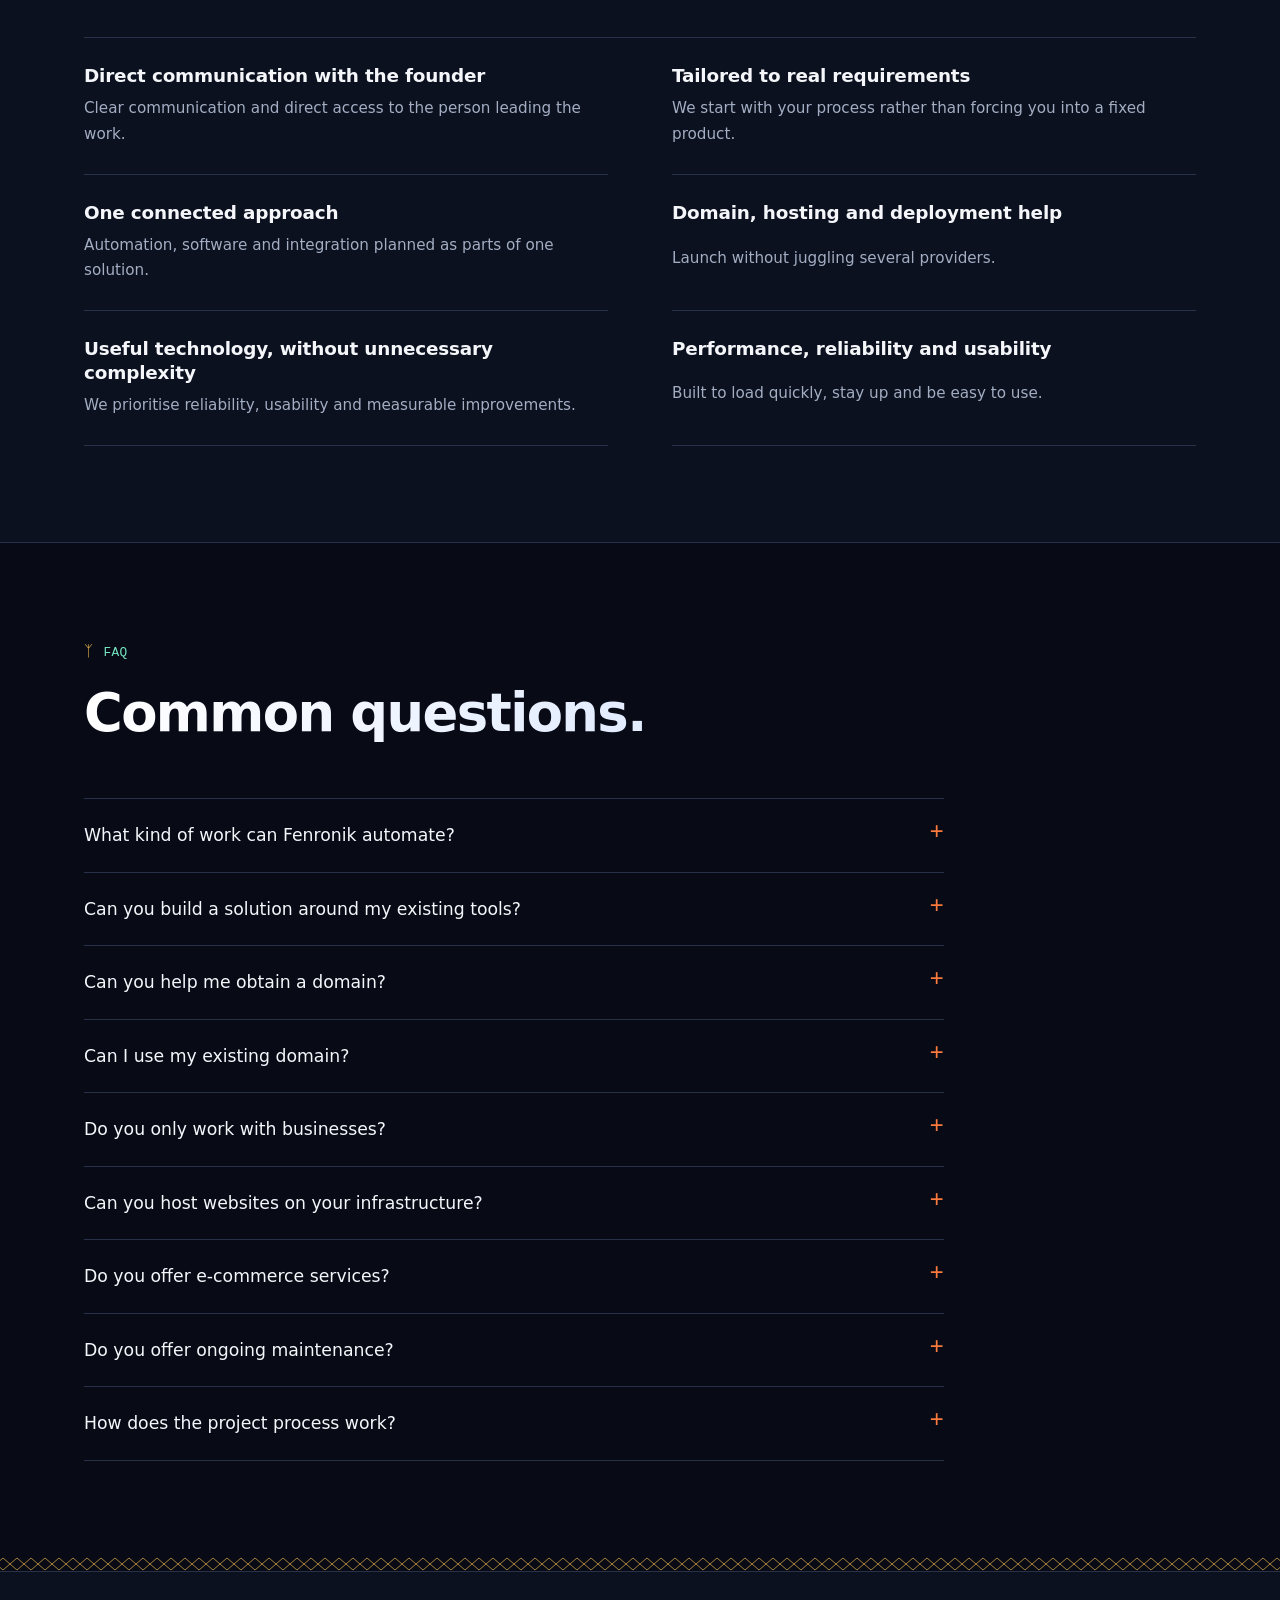
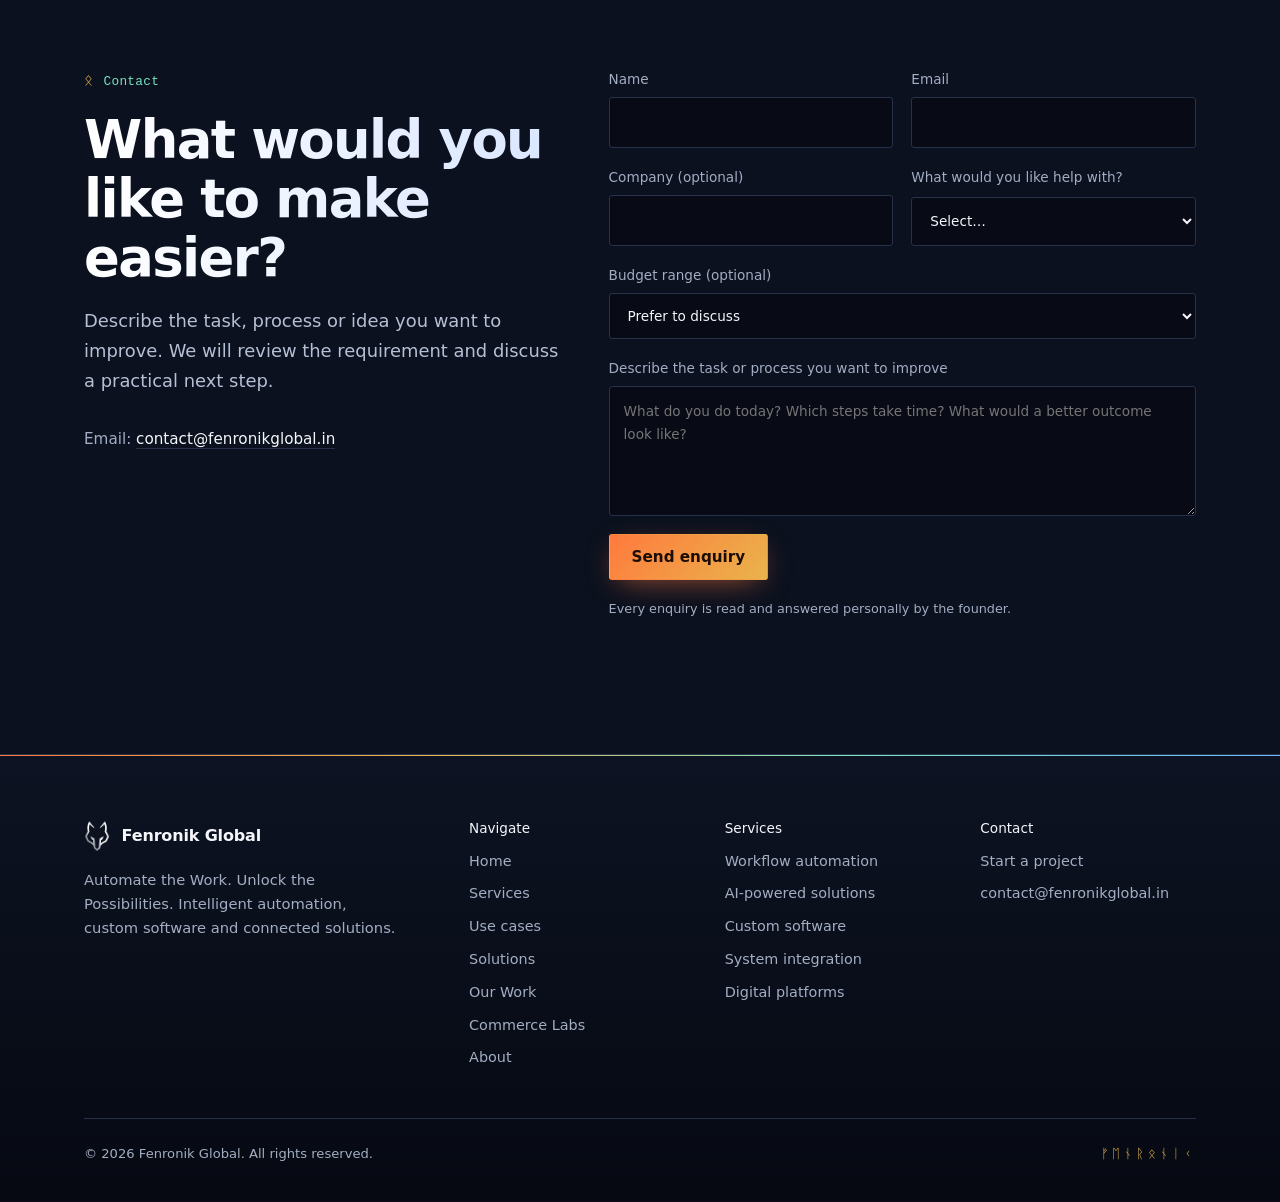
==== commit f8365850: "Add files via upload" ====
--- a/public/index.html
+++ b/public/index.html
@@ -5,7 +5,7 @@
 <meta name="viewport" content="width=device-width,initial-scale=1">
 <title>Fenronik Global | Intelligent Automation & Custom Software</title>
 <meta name="description" content="Fenronik Global builds intelligent automation, custom software and connected digital systems that reduce repetitive work and help businesses operate more efficiently.">
-<meta name="theme-color" content="#151412">
+<meta name="theme-color" content="#080B16">
 <link rel="canonical" href="https://fenronikglobal.in/">
 <link rel="icon" type="image/png" sizes="32x32" href="assets/favicon-32.png"><link rel="icon" type="image/png" sizes="192x192" href="assets/favicon-192.png">
 
@@ -16,16 +16,15 @@
 <meta property="og:url" content="https://fenronikglobal.in/">
 <meta property="og:image" content="https://fenronikglobal.in/assets/og-image.png">
 <meta name="twitter:card" content="summary_large_image">
-<script type="application/ld+json">{"@context":"https://schema.org","@type":"Organization","name":"Fenronik Global","url":"https://fenronikglobal.in/","logo":"https://fenronikglobal.in/assets/fenronik-lockup.png","email":"contact@fenronikglobal.in"}</script>
+<script type="application/ld+json">{"@context":"https://schema.org","@type":"Organization","name":"Fenronik Global","url":"https://fenronikglobal.in/","logo":"https://fenronikglobal.in/assets/wolf.png","email":"contact@fenronikglobal.in"}</script>
 <link rel="stylesheet" href="css/base.css">
 <link rel="stylesheet" href="css/home.css">
-<link rel="stylesheet" href="css/corporate.css">
 </head>
 <body>
 <a class="skip" href="#main">Skip to content</a>
 <div id="prog" aria-hidden="true"></div>
 <header id="hd"><div class="wrap nav">
-<a class="brand brand-main" href="#home" aria-label="Fenronik Global home"><img class="brand-lockup" src="assets/fenronik-lockup.png" alt="Fenronik Global — Automation, Innovation, Growth"></a>
+<a class="brand" href="#home" aria-label="Fenronik Global home"><img src="assets/wolf-sm.png" width="26" height="32" alt="">Fenronik Global</a>
 <nav class="links" aria-label="Primary"><a href="#home">Home</a><a href="#services">Services</a><a href="#use-cases">Use cases</a><a href="#solutions">Solutions</a><a href="#work">Our Work</a><a href="commerce/" data-commerce>Commerce Labs</a><a href="about/">About</a><a href="#contact">Contact</a><a class="btn p" href="#contact">Start a Project</a></nav>
 <button class="burger" id="bg" aria-expanded="false" aria-controls="mn" aria-label="Open menu"><i></i><i></i></button>
 </div></header>
@@ -33,13 +32,19 @@
 
 <main id="main">
 <section class="hero" id="home">
-
+<svg class="grid" aria-hidden="true" preserveAspectRatio="xMidYMid slice" viewBox="0 0 1200 800"><defs><pattern id="g" width="60" height="60" patternUnits="userSpaceOnUse"><path d="M60 0H0V60" fill="none" stroke="#273149" stroke-width=".6" opacity=".55"/></pattern><radialGradient id="f" cx="70%" cy="45%" r="60%"><stop offset="0" stop-color="#fff"/><stop offset="1" stop-color="#000"/></radialGradient><mask id="m"><rect width="1200" height="800" fill="url(#f)"/></mask></defs><rect width="1200" height="800" fill="url(#g)" mask="url(#m)"/></svg>
+<canvas id="emb" aria-hidden="true"></canvas>
 <div class="wrap">
 <div><div class="in mono">ᚠᛖᚾᚱᛟᚾᛁᚲ &nbsp;·&nbsp; Automation · Software · Integration</div>
 <h1 class="in">Automate the Work. Unlock the Possibilities.</h1>
 <p class="lead in">We build intelligent automation, custom software and connected systems that simplify everyday work. Tell us what slows you down; we will help turn it into a practical digital solution.</p>
 <div class="cta in"><a class="btn p" href="#contact">Tell Us What You Want to Automate <svg viewBox="0 0 16 16" fill="none" stroke="currentColor" stroke-width="1.6"><path d="M2 8h12M9 3l5 5-5 5"/></svg></a><a class="btn" href="#work">Explore Our Solutions</a></div></div>
-<div class="mark" aria-hidden="true"><img class="hero-wolf" src="assets/fenronik-wolf.png" alt=""></div></div></section>
+<div class="mark" aria-hidden="true">
+<svg viewBox="0 0 400 400"><defs><path id="rp" d="M200 200m-172 0a172 172 0 1 1 344 0a172 172 0 1 1-344 0"/></defs><g class="ring2"><text fill="#76E4C0" font-size="15" opacity=".8" textLength="1070" lengthAdjust="spacing"><textPath href="#rp" textLength="1070" lengthAdjust="spacing">ᚠᚢᚦᚨᚱᚲᚷᚹᚺᚾᛁᛃᛇᛈᛉᛊᛏᛒᛖᛗᛚᛜᛞᛟᚠᚢᚦᚨᚱᚲᚷᚹᚺᚾᛁᛃᛇᛈᛉᛊᛏᛒᛖᛗᛚᛜᛞᛟ</textPath></text></g><g class="ring"><circle cx="200" cy="200" r="190" fill="none" stroke="#273149" stroke-dasharray="2 8"/><polygon points="200,20 356,110 356,290 200,380 44,290 44,110" fill="none" stroke="#273149"/></g>
+<g stroke="#273149" fill="none"><path d="M200 20V110M356 110L290 150M356 290L300 250M200 380V300M44 290L110 250M44 110L110 150"/></g>
+<g fill="#76E4C0"><circle class="node" cx="200" cy="20" r="3.5"/><circle class="node" cx="356" cy="110" r="3.5"/><circle class="node" cx="356" cy="290" r="3.5"/><circle class="node" cx="200" cy="380" r="3.5"/><circle class="node" cx="44" cy="290" r="3.5"/><circle class="node" cx="44" cy="110" r="3.5"/></g></svg>
+<img src="assets/wolf.png" alt="" width="314" height="392"></div>
+</div></section>
 
 <div class="band" aria-label="Fenronik capabilities"><div class="track"><span>WORKFLOW AUTOMATION &nbsp; · &nbsp; CUSTOM SOFTWARE &nbsp; · &nbsp; SYSTEM INTEGRATION &nbsp; · &nbsp; DIGITAL PLATFORMS</span></div></div>
 <section id="services"><div class="wrap">
@@ -152,7 +157,7 @@
 </main>
 
 <footer><div class="wrap"><div class="ft">
-<div><a class="brand brand-main" href="#home" aria-label="Fenronik Global home"><img class="brand-lockup" src="assets/fenronik-lockup.png" alt="Fenronik Global"></a><p>Automate the Work. Unlock the Possibilities. Intelligent automation, custom software and connected solutions.</p></div>
+<div><a class="brand" href="#home"><img src="assets/wolf-sm.png" width="26" height="32" alt="">Fenronik Global</a><p>Automate the Work. Unlock the Possibilities. Intelligent automation, custom software and connected solutions.</p></div>
 <div><h4>Navigate</h4><ul><li><a href="#home">Home</a></li><li><a href="#services">Services</a></li><li><a href="#use-cases">Use cases</a></li><li><a href="#solutions">Solutions</a></li><li><a href="#work">Our Work</a></li><li><a href="commerce/" data-commerce>Commerce Labs</a></li><li><a href="about/">About</a></li></ul></div>
 <div><h4>Services</h4><ul><li><a href="#services">Workflow automation</a></li><li><a href="#services">AI-powered solutions</a></li><li><a href="#services">Custom software</a></li><li><a href="#services">System integration</a></li><li><a href="#services">Digital platforms</a></li></ul></div>
 <div><h4>Contact</h4><ul><li><a href="#contact">Start a project</a></li><li><a data-email href="#contact">contact@fenronikglobal.in</a></li></ul></div>
--- a/public/css/base.css
+++ b/public/css/base.css
@@ -146,67 +146,3 @@
 .modal.o .mic svg{animation:tick .6s .2s ease forwards}@keyframes tick{to{stroke-dashoffset:0}}
 .mbox h3{font-size:1.4rem;margin-bottom:10px}.mbox p{color:var(--tx2);margin-bottom:22px;font-size:.98rem}.mbox a{color:var(--gold);border-bottom:1px solid var(--bd)}
 
-
-/* FENRONIK NORDIC HERITAGE PALETTE — approved 2026-11-10 */
-:root{
-  --bg:#151412;
-  --bg2:#201b17;
-  --card:#29231d;
-  --tx:#E9E0D3;
-  --tx2:#B8AA97;
-  --ac:#7F6C53;
-  --bd:#493B2F;
-  --em:#62392E;
-  --gold:#7F6C53;
-  --ice:#325454;
-  --bronze:#3C2F22;
-  --f:"Segoe UI",system-ui,-apple-system,"Helvetica Neue",Arial,sans-serif;
-}
-body{background:var(--bg);color:var(--tx)}
-body::before{
-  background:
-    radial-gradient(44vmax 34vmax at 8% 8%,rgba(127,108,83,.13),transparent 72%),
-    radial-gradient(40vmax 34vmax at 92% 26%,rgba(50,84,84,.16),transparent 72%),
-    radial-gradient(38vmax 30vmax at 52% 100%,rgba(98,57,46,.12),transparent 72%),
-    repeating-linear-gradient(135deg,rgba(127,108,83,.018) 0 1px,transparent 1px 7px);
-  animation:drift 34s ease-in-out infinite alternate;
-}
-:focus-visible{outline-color:var(--gold)}
-.skip{background:var(--gold);color:#151412}
-.btn{border-color:var(--bd);color:var(--tx)}
-.btn:hover{border-color:var(--gold);color:#F1E7D8}
-.btn.p,.fab{background:var(--em);border-color:var(--em);color:#F2E8D9;box-shadow:0 8px 26px -14px rgba(98,57,46,.85)}
-.btn.p:hover{background:#744638;border-color:#744638;box-shadow:0 10px 30px -12px rgba(98,57,46,.9)}
-.btn.p::after{display:none}
-header.s{background:rgba(21,20,18,.9);border-color:var(--bd)}
-.menu{background:rgba(21,20,18,.98)}
-.links{color:var(--tx2)}.links a:hover,.ft a:hover{color:var(--gold)}
-.burger{border-color:var(--bd)}.burger i{background:var(--tx)}
-.alt{background:rgba(32,27,23,.88);border-color:var(--bd)}
-.tab[aria-selected=true]{background:var(--card);color:var(--gold);border-color:var(--gold);box-shadow:none}
-.win{background:var(--card);border-color:var(--bd);box-shadow:0 28px 70px -38px #000}
-.tag,.mono{color:var(--gold)}
-.low{color:#B78B6C}
-.calc label,.rg{color:var(--tx2)}.calc label b,.rg b{color:var(--tx)}
-.res strong,.kpi b{color:var(--gold);background:none;-webkit-text-fill-color:currentColor}
-.step{border-color:var(--bd)}.step::before{background:var(--bg);border-color:var(--gold);color:var(--gold)}
-.whyg,.why,details,summary{border-color:var(--bd)}
-.why:hover{border-bottom-color:var(--gold)}.why:hover h3,summary:hover{color:var(--gold)}
-summary::after{color:var(--gold)}
-input,select,textarea{background:#1B1916;border-color:var(--bd);color:var(--tx)}
-input:focus,select:focus,textarea:focus{border-color:var(--gold);box-shadow:0 0 0 3px rgba(127,108,83,.18)}
-#st,.st{color:#9DB8AD}
-.cd a{color:var(--tx);border-color:var(--bd)}.cd a:hover{border-color:var(--gold)}
-footer{background:linear-gradient(180deg,#201b17,#151412);border-color:var(--bd)}
-.ft h4{color:var(--tx)}.ft ul,.ft p,.bot{color:var(--tx2)}
-.bot{border-color:var(--bd)}.bot .rune{color:var(--gold)}
-.band{background:rgba(50,84,84,.12);border-color:var(--bd);color:#A6B8AE}
-.knot{opacity:.48;filter:sepia(.55)}
-.chips span{border-color:var(--ice);color:#9DB8AD}.chips span:hover{background:var(--ice);color:#F1E7D8}
-.cg article{background:var(--card);border-color:var(--bd);border-top-color:var(--gold)}
-.cg article:hover{border-color:var(--gold);box-shadow:0 16px 38px -24px rgba(127,108,83,.55)}
-.cg article b{color:var(--gold)}.cg p{color:var(--tx2)}
-.fab{color:#F2E8D9;background:var(--em);box-shadow:0 8px 26px -14px rgba(98,57,46,.85)}
-.top{border-color:var(--gold);background:rgba(21,20,18,.9);color:var(--gold)}.top:hover{background:var(--gold);color:#151412}
-.modal{background:rgba(10,9,8,.84)}.mbox{background:var(--card);border-color:var(--bd);border-top-color:var(--gold)}
-.mic{color:var(--ice)}.mbox.err{border-top-color:var(--em)}.mbox.info{border-top-color:var(--gold)}.mbox a{color:var(--gold)}
--- a/public/css/home.css
+++ b/public/css/home.css
@@ -42,7 +42,7 @@
 .fnd{display:grid;gap:44px;align-items:center}
 .fnd p{color:var(--tx2);margin-top:18px;max-width:58ch}.fnd .role{color:var(--ac);margin-top:26px;font:.85rem var(--mono)}
 .fnd{position:relative}.fnd>div{max-width:760px}.sig{margin-top:30px;padding-left:18px;border-left:2px solid var(--gold)}.sig strong{display:block;font-size:1.5rem;letter-spacing:-.02em}.sig span{color:var(--gold);font:.85rem var(--mono)}
-
+@media(min-width:900px){.fnd::after{content:"";position:absolute;right:var(--pad);top:50%;width:300px;height:380px;transform:translateY(-50%);background:url(../assets/wolf.png) center/contain no-repeat;opacity:.08;pointer-events:none}}
 /* process */
 /* why */
 /* faq */
@@ -91,7 +91,7 @@
 .hero h1{max-width:12ch;background:none;color:var(--tx)}
 .hero .mono{color:var(--ac);font-size:.82rem;letter-spacing:.06em}
 .hero::after{display:none}
-#emb{display:none}
+/* Particle canvas remains active on the hero */
 .mark::before{background:radial-gradient(circle,rgba(118,205,178,.13),rgba(118,205,178,.025) 55%,transparent 70%);animation:none}
 .ring{animation:spin 120s linear infinite}.ring2{animation:spin 120s linear infinite reverse}
 .node{animation:pulse 6s ease-in-out infinite}.node:nth-of-type(2n),.node:nth-of-type(3n){animation-delay:1.5s}
@@ -138,23 +138,6 @@
 .band{background-size:220% 220%;animation:bandGlow 14s ease-in-out infinite}
 @media(prefers-reduced-motion:reduce){.hero h1.in,.mark img,.mark::before,.ring,.ring2,.node,.svc.v article,.band{animation:none!important}.hero h1.in{opacity:1;transform:none;filter:none}}
 
-/* Nordic heritage theme overrides */
-.hero h1.in{background:none;color:var(--tx);-webkit-text-fill-color:currentColor;animation:up .9s cubic-bezier(.2,.7,.2,1) forwards}
-.hero .mono{color:var(--gold)}
-.mark img{filter:drop-shadow(0 12px 28px rgba(50,84,84,.2))}
-.mark::before{background:radial-gradient(circle,rgba(50,84,84,.22),rgba(127,108,83,.08) 58%,transparent 72%)}
-.mark .node{fill:var(--gold)}
-.svc article{--c:var(--gold);background:var(--bg)}
-.svc article:nth-child(n){--c:var(--gold)}
-.svc article::after{background:var(--gold)}
-.svc article:hover{background:var(--card)}
-.svc article h3,.svc article:hover h3{color:var(--tx)}
-.ic .a,.svc article:hover .ic{stroke:var(--gold)}
-.use-grid article{background:var(--bg2)}.use-grid article span{color:var(--gold)}
-.chart i,.chart i:nth-child(even){background:linear-gradient(var(--ice),rgba(50,84,84,.16))}
-.caps li::before{background:var(--gold)}
-.fnd .role,.sig span{color:var(--gold)}.sig{border-color:var(--gold)}
-.rot b{color:var(--ice)}
-.cell{color:#7F6C53;background:var(--card);border-color:var(--bd)}
-.cell.on,.cell.on.gold{color:#F1E7D8;background:var(--em);border-color:var(--em);box-shadow:0 0 20px rgba(98,57,46,.32)}
-.cell.hit{background:var(--ice);color:#F1E7D8;border-color:var(--ice)}
+.hero{position:relative;isolation:isolate;overflow:hidden}
+#emb{z-index:0}
+.hero>*:not(#emb){position:relative;z-index:1}
